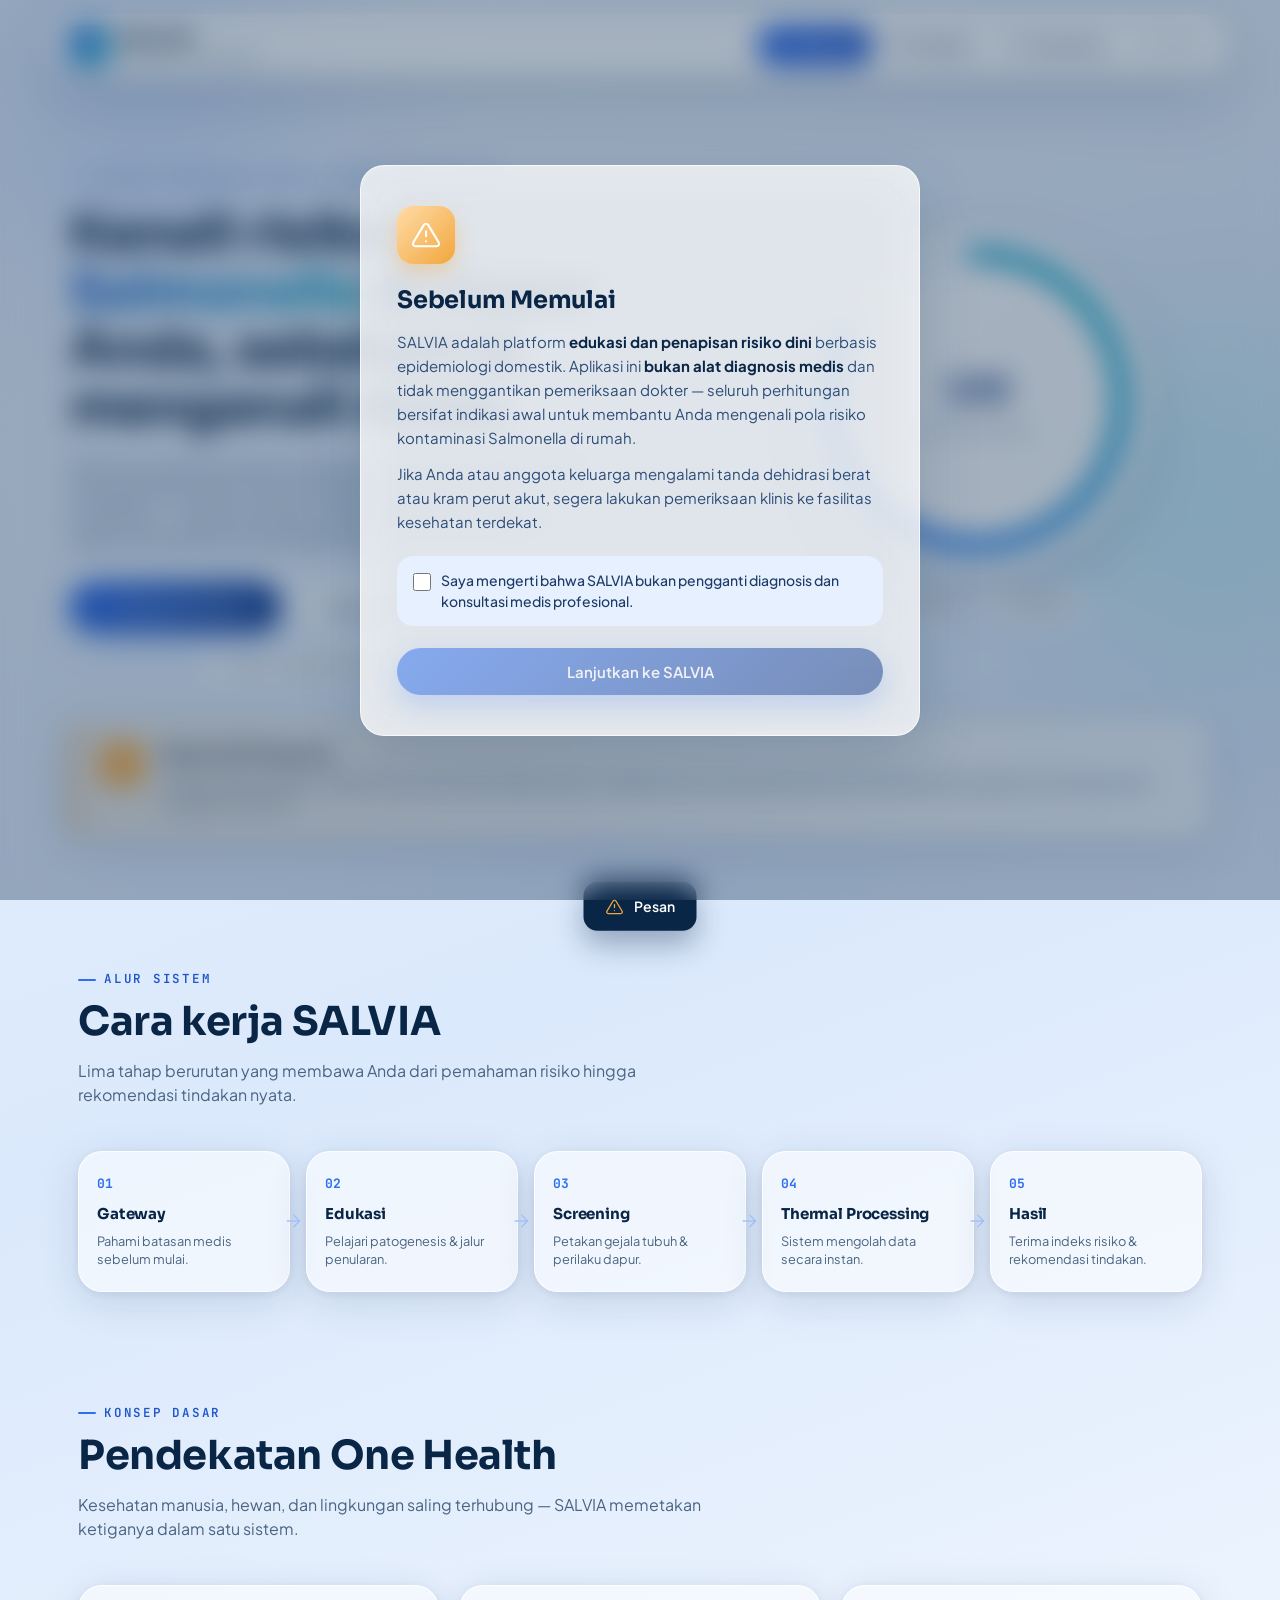
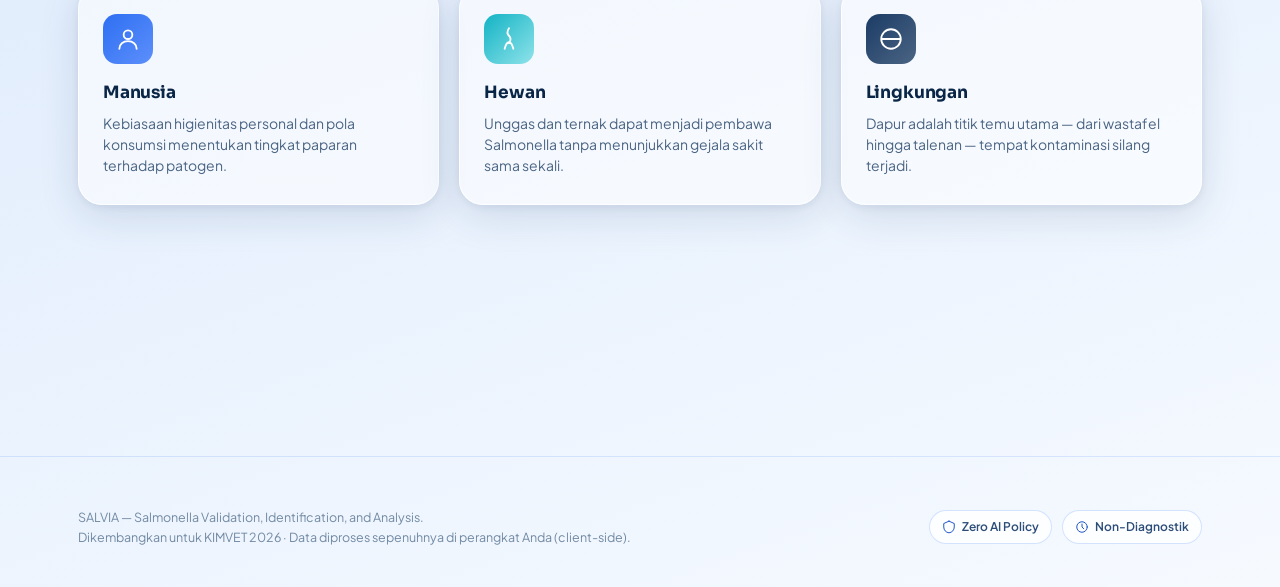
==== index.html @ f053c6ee "changing the fact chip" ====
<!DOCTYPE html>
<html lang="id">
<head>
<meta charset="UTF-8">
<meta name="viewport" content="width=device-width, initial-scale=1.0">
<title>SALVIA — Penapisan Risiko Zoonosis Domestik</title>
<link rel="preconnect" href="https://fonts.googleapis.com">
<link rel="preconnect" href="https://fonts.gstatic.com" crossorigin>
<link href="https://fonts.googleapis.com/css2?family=Sora:wght@400;500;600;700;800&family=Plus+Jakarta+Sans:ital,wght@0,400;0,500;0,600;0,700;1,500&family=JetBrains+Mono:wght@400;500;600&display=swap" rel="stylesheet">
<link rel="stylesheet" href="style.css">
</head>
<body>

<div class="aurora" aria-hidden="true"><span class="blob b1"></span><span class="blob b2"></span><span class="blob b3"></span></div>

<!-- ============ TOAST ============ -->
<div class="toast" id="toast"><svg class="icon" viewBox="0 0 24 24"><path d="M12 9v4M12 17h.01M10.3 3.9 1.8 18a2 2 0 0 0 1.7 3h17a2 2 0 0 0 1.7-3L13.7 3.9a2 2 0 0 0-3.4 0Z"/></svg><span id="toastMsg">Pesan</span></div>

<!-- ============ GATEWAY ============ -->
<div class="gateway" id="gateway">
  <div class="gateway-card glass-strong">
    <div class="gateway-icon"><svg class="icon" viewBox="0 0 24 24"><path d="M10.3 3.9 1.8 18a2 2 0 0 0 1.7 3h17a2 2 0 0 0 1.7-3L13.7 3.9a2 2 0 0 0-3.4 0Z"/><path d="M12 9v4M12 17h.01"/></svg></div>
    <h3>Sebelum Memulai</h3>
    <p>SALVIA adalah platform <b>edukasi dan penapisan risiko dini</b> berbasis epidemiologi domestik. Aplikasi ini <b>bukan alat diagnosis medis</b> dan tidak menggantikan pemeriksaan dokter — seluruh perhitungan bersifat indikasi awal untuk membantu Anda mengenali pola risiko kontaminasi Salmonella di rumah.</p>
    <p>Jika Anda atau anggota keluarga mengalami tanda dehidrasi berat atau kram perut akut, segera lakukan pemeriksaan klinis ke fasilitas kesehatan terdekat.</p>
    <label class="gateway-check">
      <input type="checkbox" id="gatewayCheck">
      <span>Saya mengerti bahwa SALVIA bukan pengganti diagnosis dan konsultasi medis profesional.</span>
    </label>
    <button class="btn btn-primary" id="gatewayBtn" style="width:100%" disabled>Lanjutkan ke SALVIA</button>
  </div>
</div>

<!-- ============ NAVBAR ============ -->
<header class="navbar">
  <div class="navbar-inner glass-strong">
    <div class="brand">
      <div class="brand-mark"><svg class="icon" viewBox="0 0 24 24"><path d="M12 2 3 6v6c0 5.2 3.6 9.4 9 10 5.4-.6 9-4.8 9-10V6l-9-4Z"/><path d="m9 12 2 2 4-4"/></svg></div>
      <div class="brand-text"><b>SALVIA</b><span>One Health Screening</span></div>
    </div>
    <nav class="nav-links">
      <button class="nav-btn active" data-view="beranda"><svg class="icon" viewBox="0 0 24 24"><path d="m3 11 9-8 9 8"/><path d="M5 10v10h14V10"/></svg><span class="nav-label">Beranda</span></button>
      <button class="nav-btn" data-view="edukasi"><svg class="icon" viewBox="0 0 24 24"><path d="M2 6a2 2 0 0 1 2-2h6v16H4a2 2 0 0 1-2-2V6Z"/><path d="M22 6a2 2 0 0 0-2-2h-6v16h6a2 2 0 0 0 2-2V6Z"/></svg><span class="nav-label">Edukasi</span></button>
      <button class="nav-btn" data-view="screening"><svg class="icon" viewBox="0 0 24 24"><circle cx="12" cy="8" r="4"/><path d="M4 21c0-4.4 3.6-7 8-7s8 2.6 8 7"/></svg><span class="nav-label">Screening</span></button>
      <button class="nav-btn locked" data-view="hasil" id="navHasil"><svg class="icon" viewBox="0 0 24 24"><rect x="4" y="10" width="16" height="10" rx="2"/><path d="M8 10V7a4 4 0 0 1 8 0v3"/></svg><span class="nav-label">Hasil</span></button>
    </nav>
  </div>
</header>

<main>

<!-- ============ VIEW: BERANDA ============ -->
<section id="view-beranda" class="view active">
  <div class="container hero">
    <div class="hero-grid">
      <div>
        <div class="eyebrow">Sistem Penapisan Risiko Zoonosis Domestik</div>
        <h1>Kenali risiko <span class="accent">Salmonella</span> di dapur Anda, sebelum ia mengenali Anda.</h1>
        <p class="lead">SALVIA memadukan edukasi patogenesis, pemetaan perilaku dapur, dan gejala klinis dalam satu alur penapisan berbasis logika kondisional — tanpa kecerdasan buatan, tanpa data tersimpan, sepenuhnya diproses di perangkat Anda.</p>
        <div class="hero-actions">
          <button class="btn btn-primary" onclick="switchView('edukasi')"><svg class="icon" viewBox="0 0 24 24" style="stroke:#fff"><path d="M5 12h14M13 5l7 7-7 7"/></svg>Mulai dari Edukasi</button>
          <button class="btn btn-ghost" onclick="switchView('screening')">Langsung ke Screening</button>
        </div>
        <div class="mini-badges">
          <div class="mini-badge"><svg class="icon" viewBox="0 0 24 24"><path d="M12 2 3 6v6c0 5.2 3.6 9.4 9 10 5.4-.6 9-4.8 9-10V6l-9-4Z"/></svg>Zero AI · Logika Hardcoded</div>
          <div class="mini-badge"><svg class="icon" viewBox="0 0 24 24"><rect x="3" y="11" width="18" height="10" rx="2"/><path d="M7 11V7a5 5 0 0 1 10 0v4"/></svg>Data Tidak Disimpan</div>
        </div>
      </div>
      <div class="hero-visual">
        <div class="hero-ring glass-strong" style="border-radius:50%;">
          <svg viewBox="0 0 200 200" style="position:absolute; width:100%; height:100%; transform:rotate(-90deg);">
            <circle cx="100" cy="100" r="86" fill="none" stroke="var(--blue-100)" stroke-width="10"/>
            <circle cx="100" cy="100" r="86" fill="none" stroke="url(#heroGrad)" stroke-width="10" stroke-linecap="round" stroke-dasharray="540" stroke-dashoffset="95"/>
            <defs><linearGradient id="heroGrad" x1="0" y1="0" x2="1" y2="1"><stop offset="0%" stop-color="#2e6ff2"/><stop offset="100%" stop-color="#12b3c4"/></linearGradient></defs>
          </svg>
          <div class="hero-ring-stat">
            <div class="num">100</div>
            <div class="lbl">Skor Maksimal</div>
          </div>
        </div>
        <div class="mini-badges">
          <div class="mini-badge"><svg class="icon" viewBox="0 0 24 24"><path d="M12 2v20M2 12h20"/></svg>10 Gejala</div>
          <div class="mini-badge"><svg class="icon" viewBox="0 0 24 24"><path d="M12 2v20M2 12h20"/></svg>10 Perilaku</div>
        </div>
      </div>
    </div>

    <div class="disclaimer-banner glass reveal">
      <div class="dicon"><svg class="icon" viewBox="0 0 24 24"><path d="M4.8 3h14.4a1.8 1.8 0 0 1 1.8 1.8v9.2a4 4 0 0 1-1.6 3.2l-6 4.5a1.8 1.8 0 0 1-2.2 0l-6-4.5A4 4 0 0 1 3 14V4.8A1.8 1.8 0 0 1 4.8 3Z"/><path d="M9 12h6M12 9v6"/></svg></div>
      <div>
        <h4>Bukan Alat Diagnosis</h4>
        <p>Hasil SALVIA merupakan indikasi risiko awal, bukan diagnosis pasti. Gejala akut atau tanda dehidrasi berat memerlukan penanganan medis segera dari tenaga profesional.</p>
      </div>
    </div>
  </div>

  <section class="block">
    <div class="container">
      <div class="section-head reveal">
        <div class="eyebrow">Alur Sistem</div>
        <h2>Cara kerja SALVIA</h2>
        <p>Lima tahap berurutan yang membawa Anda dari pemahaman risiko hingga rekomendasi tindakan nyata.</p>
      </div>
      <div class="flow-grid">
        <div class="flow-card glass reveal"><div class="flow-num">01</div><h4>Gateway</h4><p>Pahami batasan medis sebelum mulai.</p><svg class="flow-arrow icon" viewBox="0 0 24 24"><path d="M5 12h14M13 5l7 7-7 7"/></svg></div>
        <div class="flow-card glass reveal"><div class="flow-num">02</div><h4>Edukasi</h4><p>Pelajari patogenesis &amp; jalur penularan.</p><svg class="flow-arrow icon" viewBox="0 0 24 24"><path d="M5 12h14M13 5l7 7-7 7"/></svg></div>
        <div class="flow-card glass reveal"><div class="flow-num">03</div><h4>Screening</h4><p>Petakan gejala tubuh &amp; perilaku dapur.</p><svg class="flow-arrow icon" viewBox="0 0 24 24"><path d="M5 12h14M13 5l7 7-7 7"/></svg></div>
        <div class="flow-card glass reveal"><div class="flow-num">04</div><h4>Thermal Processing</h4><p>Sistem mengolah data secara instan.</p><svg class="flow-arrow icon" viewBox="0 0 24 24"><path d="M5 12h14M13 5l7 7-7 7"/></svg></div>
        <div class="flow-card glass reveal"><div class="flow-num">05</div><h4>Hasil</h4><p>Terima indeks risiko &amp; rekomendasi tindakan.</p></div>
      </div>
    </div>
  </section>

  <section class="block">
    <div class="container">
      <div class="section-head reveal">
        <div class="eyebrow">Konsep Dasar</div>
        <h2>Pendekatan One Health</h2>
        <p>Kesehatan manusia, hewan, dan lingkungan saling terhubung — SALVIA memetakan ketiganya dalam satu sistem.</p>
      </div>
      <div class="pillar-grid">
        <div class="pillar-card glass reveal"><div class="pillar-icon" style="background:linear-gradient(135deg,#2e6ff2,#5c8ffb)"><svg class="icon" viewBox="0 0 24 24"><circle cx="12" cy="8" r="4"/><path d="M4 21c0-4.4 3.6-7 8-7s8 2.6 8 7"/></svg></div><h4>Manusia</h4><p>Kebiasaan higienitas personal dan pola konsumsi menentukan tingkat paparan terhadap patogen.</p></div>
        <div class="pillar-card glass reveal"><div class="pillar-icon" style="background:linear-gradient(135deg,#12b3c4,#8fe3ea)"><svg class="icon" viewBox="0 0 24 24"><path d="M12 2c-2 3-2 5 0 7s2 4 0 7"/><path d="M8 21c1-4 2-6 4-6s3 2 4 6"/></svg></div><h4>Hewan</h4><p>Unggas dan ternak dapat menjadi pembawa Salmonella tanpa menunjukkan gejala sakit sama sekali.</p></div>
        <div class="pillar-card glass reveal"><div class="pillar-icon" style="background:linear-gradient(135deg,#1c3c66,#4a6483)"><svg class="icon" viewBox="0 0 24 24"><path d="M3 12h18M3 12a9 9 0 0 1 18 0M3 12a9 9 0 0 0 18 0"/></svg></div><h4>Lingkungan</h4><p>Dapur adalah titik temu utama — dari wastafel hingga talenan — tempat kontaminasi silang terjadi.</p></div>
      </div>
    </div>
  </section>

  <section class="block" style="padding-top:0;">
    <div class="container">
      <div class="fact-strip">
        <div class="fact-chip glass reveal"><div class="num">10⁵–10⁶</div><div class="lbl">Dosis infeksius bakteri</div></div>
        <div class="fact-chip glass reveal"><div class="num">≥75°C</div><div class="lbl">Suhu aman memasak unggas</div></div>
        <div class="fact-chip glass reveal"><div class="num">12–72</div><div class="lbl">Jam masa inkubasi gejala</div></div>
        <div class="fact-chip glass reveal"><div class="num">6</div><div class="lbl">Fase patogenesis dipetakan</div></div>
      </div>
    </div>
  </section>
</section>

<!-- ============ VIEW: EDUKASI ============ -->
<section id="view-edukasi" class="view">
  <div class="container block">
    <div class="section-head reveal">
      <div class="eyebrow">Interactive Knowledge Base</div>
      <h2>Pahami Salmonella secara menyeluruh</h2>
      <p>Empat modul edukasi yang membekali Anda sebelum masuk ke tahap penapisan gejala dan perilaku dapur.</p>
    </div>

    <div class="edu-tabs glass reveal">
      <button class="edu-tab active" data-tab="patogenesis"><svg class="icon" viewBox="0 0 24 24"><circle cx="12" cy="12" r="9"/><circle cx="12" cy="12" r="3"/></svg>Patogenesis</button>
      <button class="edu-tab" data-tab="kontaminasi"><svg class="icon" viewBox="0 0 24 24"><circle cx="5" cy="12" r="2.5"/><circle cx="19" cy="6" r="2.5"/><circle cx="19" cy="18" r="2.5"/><path d="M7.3 11 16.7 6.9M7.3 13l9.4 4.1"/></svg>Kontaminasi Silang</button>
      <button class="edu-tab" data-tab="funfact"><svg class="icon" viewBox="0 0 24 24"><path d="M9 18h6M10 22h4M12 2a6 6 0 0 0-4 10.5c.6.5 1 1.3 1 2.1V15h6v-.4c0-.8.4-1.6 1-2.1A6 6 0 0 0 12 2Z"/></svg>Fakta Menarik</button>
      <button class="edu-tab" data-tab="sumber"><svg class="icon" viewBox="0 0 24 24"><path d="M3 12h18M12 3v18"/><circle cx="12" cy="12" r="9"/></svg>Sumber Penyebab</button>
    </div>

    <!-- PATOGENESIS -->
    <div class="edu-panel active" id="panel-patogenesis">
      <div class="timeline-track reveal" id="timelineTrack"></div>
      <div class="tl-detail glass-strong reveal" id="tlDetail"></div>
    </div>

    <!-- KONTAMINASI SILANG -->
    <div class="edu-panel" id="panel-kontaminasi">
      <div class="network-wrap glass reveal">
        <div class="network-flow">
          <div class="net-col">
            <div class="net-node reservoir glass-strong"><h5>🐔 Reservoir Utama</h5><p>Saluran cerna unggas ternak — pembawa tanpa gejala (asymptomatic carrier) yang tampak sehat secara klinis.</p></div>
          </div>
          <div class="net-arrow-col"><svg viewBox="0 0 24 10"><path d="M0 5h20M14 1l6 4-6 4"/></svg></div>
          <div class="net-col">
            <div class="net-node glass-strong"><h5>💧 Aerosol Wastafel</h5><p>Mencuci ayam mentah memercikkan partikel air pembawa bakteri hingga radius 1 meter.</p></div>
            <div class="net-node glass-strong"><h5>🔪 Biofilm Talenan</h5><p>Bakteri membentuk lapisan pelindung di pori-pori talenan kayu yang sulit dibersihkan tuntas.</p></div>
            <div class="net-node glass-strong"><h5>🥶 Migrasi Suhu Dingin</h5><p>Residu di cangkang telur mentah dapat mencemari makanan siap santap di ruang tertutup kulkas.</p></div>
          </div>
          <div class="net-arrow-col"><svg viewBox="0 0 24 10"><path d="M0 5h20M14 1l6 4-6 4"/></svg></div>
          <div class="net-col center">
            <div class="net-target"><svg class="icon" viewBox="0 0 24 24"><circle cx="12" cy="8" r="4"/><path d="M4 21c0-4.4 3.6-7 8-7s8 2.6 8 7"/></svg><span>Manusia / Konsumen</span></div>
          </div>
        </div>
      </div>
      <p style="margin-top:18px; font-size:13.5px; color:var(--ink-500); max-width:640px;">Ketiga jalur ini adalah "pembunuh senyap" di dapur rumah tangga — tidak mengubah rasa, bau, atau tampilan makanan, sehingga kontaminasi sering luput dari perhatian.</p>
    </div>

    <!-- FUNFACT -->
    <div class="edu-panel" id="panel-funfact">
      <div class="card-grid" id="funfactGrid"></div>
    </div>

    <!-- SUMBER -->
    <div class="edu-panel" id="panel-sumber">
      <div class="card-grid" id="sumberGrid"></div>
    </div>
  </div>
</section>

<!-- ============ VIEW: SCREENING ============ -->
<section id="view-screening" class="view">
  <div class="container block">
    <div class="screen-head reveal">
      <div class="section-head" style="margin-bottom:0;">
        <div class="eyebrow">Immersive Screening</div>
        <h2>Petakan gejala &amp; kebiasaan dapur Anda</h2>
        <p>Tidak ada jawaban benar atau salah — jawab sejujurnya untuk hasil penapisan yang paling relevan.</p>
      </div>
      <div class="progress-row">
        <div class="progress-chip glass"><span class="dot"></span>Gejala terpilih: <b id="progSymptom">0/10</b></div>
        <div class="progress-chip glass"><span class="dot" style="background:var(--cyan-500)"></span>Titik dapur terpilih: <b id="progBehavior">0/10</b></div>
      </div>
    </div>

    <!-- Somatic Matrix -->
    <div class="screen-module glass reveal">
      <div class="screen-module-head">
        <div class="smh-icon"><svg class="icon" viewBox="0 0 24 24"><circle cx="12" cy="8" r="4"/><path d="M4 21c0-4.4 3.6-7 8-7s8 2.6 8 7"/></svg></div>
        <div><h3>Interactive Somatic Matrix</h3><p>Ketuk area tubuh untuk membuka daftar gejala terkait.</p></div>
      </div>
      <div class="somatic-wrap">
        <div class="somatic-svg-wrap">
          <svg viewBox="0 0 240 420" aria-hidden="true">
            <defs><linearGradient id="bodyGrad" x1="0" y1="0" x2="0" y2="1"><stop offset="0%" stop-color="#c7dcfb"/><stop offset="100%" stop-color="#a9c6ff"/></linearGradient></defs>
            <circle cx="120" cy="42" r="28" fill="url(#bodyGrad)"/>
            <rect x="108" y="64" width="24" height="16" rx="6" fill="url(#bodyGrad)"/>
            <rect x="66" y="78" width="108" height="140" rx="46" fill="url(#bodyGrad)"/>
            <rect x="38" y="90" width="26" height="118" rx="13" fill="url(#bodyGrad)"/>
            <rect x="176" y="90" width="26" height="118" rx="13" fill="url(#bodyGrad)"/>
            <rect x="74" y="212" width="34" height="150" rx="17" fill="url(#bodyGrad)"/>
            <rect x="132" y="212" width="34" height="150" rx="17" fill="url(#bodyGrad)"/>
            <g class="hotspot" data-region="kepala" tabindex="0" role="button" aria-label="Area kepala dan neurologis">
              <circle class="hs-ring" cx="120" cy="42" r="12"/><circle class="hs-dot" cx="120" cy="42" r="7"/>
            </g>
            <g class="hotspot" data-region="sistemik" tabindex="0" role="button" aria-label="Area sistemik dan rongga mulut">
              <circle class="hs-ring" cx="120" cy="98" r="12"/><circle class="hs-dot" cx="120" cy="98" r="7"/>
            </g>
            <g class="hotspot" data-region="epigastrium" tabindex="0" role="button" aria-label="Area pencernaan atas">
              <circle class="hs-ring" cx="120" cy="150" r="12"/><circle class="hs-dot" cx="120" cy="150" r="7"/>
            </g>
            <g class="hotspot" data-region="abdomen" tabindex="0" role="button" aria-label="Area abdomen dan usus bawah">
              <circle class="hs-ring" cx="120" cy="195" r="12"/><circle class="hs-dot" cx="120" cy="195" r="7"/>
            </g>
          </svg>
        </div>
        <div class="region-panels" id="regionPanels"></div>
      </div>
    </div>

    <!-- Biosafety Blueprint -->
    <div class="screen-module glass reveal">
      <div class="screen-module-head">
        <div class="smh-icon"><svg class="icon" viewBox="0 0 24 24"><rect x="3" y="4" width="18" height="16" rx="2"/><path d="M3 9h18M9 9v11"/></svg></div>
        <div><h3>Biosafety Blueprint</h3><p>Telusuri denah dapur 2D dan tandai kebiasaan yang sesuai rutinitas Anda.</p></div>
      </div>
      <div class="kitchen-blueprint">
        <div class="zone-grid" id="zoneGrid"></div>
      </div>
      <div class="zone-panels" id="zonePanels" style="margin-top:16px;"></div>
    </div>

    <div class="screen-cta reveal">
      <button class="btn btn-primary" id="processBtn"><svg class="icon" viewBox="0 0 24 24" style="stroke:#fff"><path d="M12 2v4M12 18v4M4.9 4.9l2.8 2.8M16.3 16.3l2.8 2.8M2 12h4M18 12h4M4.9 19.1l2.8-2.8M16.3 7.7l2.8-2.8"/></svg>Proses Analisis</button>
    </div>
  </div>
</section>

<!-- ============ VIEW: HASIL ============ -->
<section id="view-hasil" class="view">
  <div class="container block">
    <div class="section-head reveal">
      <div class="eyebrow">Screening Output</div>
      <h2>Dasbor Hasil Penapisan</h2>
      <p>Ringkasan indeks risiko berdasarkan gejala klinis dan perilaku biosekuriti dapur yang Anda petakan.</p>
    </div>

    <div class="hasil-banner" id="hasilBanner">
      <div class="hb-icon"><svg class="icon" viewBox="0 0 24 24"><path d="M10.3 3.9 1.8 18a2 2 0 0 0 1.7 3h17a2 2 0 0 0 1.7-3L13.7 3.9a2 2 0 0 0-3.4 0Z"/><path d="M12 9v4M12 17h.01"/></svg></div>
      <div><h4>Gejala akut selaras dengan paparan tingkat tinggi</h4><p>Platform ini bukan diagnosis pasti. Segera jadwalkan pemeriksaan ke dokter.</p></div>
    </div>

    <div class="hasil-grid">
      <div class="score-card glass-strong reveal">
        <div class="score-gauge-wrap">
          <svg viewBox="0 0 200 200">
            <circle class="sg-bg" cx="100" cy="100" r="82"/>
            <circle class="sg-fg" id="sgFg" cx="100" cy="100" r="82" stroke-dasharray="515.2" stroke-dashoffset="515.2"/>
          </svg>
          <div class="score-gauge-num"><div class="sv" id="scoreVal">0</div><div class="sl">/ 100 poin</div></div>
        </div>
        <div class="risk-badge" id="riskBadge">Risiko Rendah</div>
        <h3 id="riskTitle">Household Ecosystem Clear</h3>
        <p class="closing" id="riskClosing">Lengkapi screening untuk melihat hasil di sini.</p>
      </div>

      <div>
        <div class="hasil-detail-card glass reveal">
          <h4><svg class="icon" viewBox="0 0 24 24"><circle cx="12" cy="8" r="4"/><path d="M4 21c0-4.4 3.6-7 8-7s8 2.6 8 7"/></svg>Gejala Terpilih</h4>
          <p class="sub">Kontribusi poin dari parameter gejala klinis.</p>
          <div class="breakdown-list" id="bdSymptoms"></div>
        </div>
        <div class="hasil-detail-card glass reveal">
          <h4><svg class="icon" viewBox="0 0 24 24"><rect x="3" y="4" width="18" height="16" rx="2"/><path d="M3 9h18M9 9v11"/></svg>Perilaku Dapur Terpilih</h4>
          <p class="sub">Kontribusi poin dari parameter biosekuriti dapur.</p>
          <div class="breakdown-list" id="bdBehaviors"></div>
        </div>
        <div class="hasil-detail-card glass reveal">
          <h4><svg class="icon" viewBox="0 0 24 24"><path d="m9 12 2 2 4-4"/><circle cx="12" cy="12" r="9"/></svg>Rekomendasi Tindakan Korektif</h4>
          <p class="sub" id="recoSub">Langkah konkret berdasarkan hasil penapisan Anda.</p>
          <div id="recoLockNote"></div>
          <div class="reco-list" id="recoList"></div>
        </div>
      </div>
    </div>

    <div class="hasil-actions reveal">
      <button class="btn btn-primary" onclick="resetScreening()"><svg class="icon" viewBox="0 0 24 24" style="stroke:#fff"><path d="M3 12a9 9 0 1 1 3 6.7"/><path d="M3 21v-6h6"/></svg>Ulangi Screening</button>
      <button class="btn btn-ghost" onclick="switchView('edukasi')">Kembali ke Edukasi</button>
    </div>
  </div>
</section>

</main>

<footer class="site-footer">
  <div class="container footer-inner">
    <p>SALVIA — Salmonella Validation, Identification, and Analysis.<br>Dikembangkan untuk KIMVET 2026 · Data diproses sepenuhnya di perangkat Anda (client-side).</p>
    <div class="footer-badges">
      <div class="mini-badge"><svg class="icon" viewBox="0 0 24 24"><path d="M12 2 3 6v6c0 5.2 3.6 9.4 9 10 5.4-.6 9-4.8 9-10V6l-9-4Z"/></svg>Zero AI Policy</div>
      <div class="mini-badge"><svg class="icon" viewBox="0 0 24 24"><circle cx="12" cy="12" r="9"/><path d="M12 7v5l3 3"/></svg>Non-Diagnostik</div>
    </div>
  </div>
</footer>

<!-- ============ THERMAL OVERLAY ============ -->
<div class="thermal-overlay" id="thermalOverlay">
  <div class="thermal-inner">
    <div class="thermal-title">Thermal Processing</div>
    <div class="thermal-ring-wrap">
      <svg viewBox="0 0 220 220">
        <defs><linearGradient id="thermalGrad" x1="0" y1="0" x2="1" y2="1"><stop offset="0%" stop-color="#5c8ffb"/><stop offset="100%" stop-color="#ff3366"/></linearGradient></defs>
        <circle class="thermal-ring-bg" cx="110" cy="110" r="96"/>
        <circle class="thermal-ring-fg" id="thermalRingFg" cx="110" cy="110" r="96" stroke-dasharray="603.2" stroke-dashoffset="603.2"/>
      </svg>
      <div class="thermal-num"><div class="val" id="thermalVal">25</div><div class="deg">°C</div></div>
    </div>
    <div class="thermal-status" id="thermalStatus">Mengompilasi data gejala...</div>
  </div>
</div>

<script src="script.js"></script>
</body>
</html>
---- style.css ----
*,*::before,*::after{box-sizing:border-box;margin:0;padding:0;}
:root{
  --bg-1:#eaf3fd; --bg-2:#dbe9fc; --bg-3:#f6faff;
  --ink-900:#0a2647; --ink-800:#123163; --ink-700:#1c3c66; --ink-600:#2c4d78; --ink-500:#4a6483; --ink-400:#7189a3; --ink-300:#a3b8cd;
  --blue-700:#123a86; --blue-600:#1f56c9; --blue-500:#2e6ff2; --blue-400:#5c8ffb; --blue-300:#a9c6ff; --blue-100:#e7f0ff;
  --cyan-500:#12b3c4; --cyan-300:#8fe3ea;
  --glass:rgba(255,255,255,0.55); --glass-strong:rgba(255,255,255,0.8);
  --risk-mid:#f2a63c; --risk-high:#ff3366; --r-lg:24px;
  --font-d:'Sora',sans-serif; --font-b:'Plus Jakarta Sans',sans-serif;
}
body{font-family:var(--font-b); color:var(--ink-700); background:linear-gradient(160deg,var(--bg-1) 0%,var(--bg-2) 45%,var(--bg-3) 100%); min-height:100vh;}

.hasil-grid {
    display: grid;
    grid-template-columns: 340px 1fr;
    gap: 32px; 
    margin-top: 40px; 
    padding: 0 20px; 
    max-width: 1100px;
    margin-left: auto;
    margin-right: auto;
}
.hasil-detail-card {
    padding: 32px;
    margin-bottom: 24px; 
    border-radius: var(--r-lg);
    background: var(--glass);
    border: 1px solid rgba(255,255,255,0.75);
}
@media (max-width: 940px) {
    .hasil-grid { grid-template-columns: 1fr; gap: 20px; }
}
.gateway-card {
    max-width: 400px;
    width: 85%;
    max-height : 90vh;
    padding: 48px 48px;
    text-align: left;
    position: relative;
    border-radius: var(--r-lg); 
    background: var(--glass-strong);
   
}
.gateway-card p {
    color: var(--ink-600);
    font-size: 15px;
    margin-bottom: 20px; 
    line-height: 1.6;
}
.gateway-check {
    margin: 40px 0; 
    padding: 16px;
    background: var(--blue-100);
    border-radius: var(--r-md);
}
.container{max-width:1180px; margin:0 auto; padding:0 28px;}
h1,h2,h3,h4{font-family:var(--font-d); color:var(--ink-900); font-weight:700;}
.btn{display:inline-flex; align-items:center; gap:9px; padding:14px 26px; border-radius:999px; border:none; font-weight:600;}

/* ============ RESET & BASE ============ */
*,*::before,*::after{box-sizing:border-box;margin:0;padding:0;}
:root{
  --bg-1:#eaf3fd; --bg-2:#dbe9fc; --bg-3:#f6faff;
  --ink-900:#0a2647; --ink-800:#123163; --ink-700:#1c3c66; --ink-600:#2c4d78;
  --ink-500:#4a6483; --ink-400:#7189a3; --ink-300:#a3b8cd;
  --blue-700:#123a86; --blue-600:#1f56c9; --blue-500:#2e6ff2; --blue-400:#5c8ffb; --blue-300:#a9c6ff; --blue-100:#e7f0ff;
  --cyan-500:#12b3c4; --cyan-300:#8fe3ea;
  --glass:rgba(255,255,255,0.55); --glass-strong:rgba(255,255,255,0.8); --glass-soft:rgba(255,255,255,0.38);
  --glass-border:rgba(255,255,255,0.75); --glass-border-soft:rgba(148,185,255,0.4);
  --shadow-1:0 10px 40px rgba(23,54,97,0.14), 0 2px 10px rgba(23,54,97,0.08);
  --shadow-2:0 20px 60px rgba(23,54,97,0.18);
  --risk-low:#00c96b; --risk-low-bright:#00e575; --risk-mid:#f2a63c; --risk-high:#ff3366;
  --r-xl:30px; --r-lg:24px; --r-md:16px; --r-sm:10px;
  --font-d:'Sora',sans-serif; --font-b:'Plus Jakarta Sans',sans-serif; --font-m:'JetBrains Mono',monospace;
}
html{scroll-behavior:smooth;}
body{
  font-family:var(--font-b); color:var(--ink-700); background:linear-gradient(160deg,var(--bg-1) 0%,var(--bg-2) 45%,var(--bg-3) 100%);
  min-height:100vh; overflow-x:hidden; line-height:1.5; -webkit-font-smoothing:antialiased;
}
h1,h2,h3,h4{font-family:var(--font-d); color:var(--ink-900); font-weight:700; letter-spacing:-0.01em;}
button{font-family:inherit; cursor:pointer;}
img,svg{display:block;}
a{color:inherit; text-decoration:none;}
::selection{background:var(--blue-300); color:var(--ink-900);}
::-webkit-scrollbar{width:10px; height:10px;}
::-webkit-scrollbar-track{background:transparent;}
::-webkit-scrollbar-thumb{background:var(--blue-300); border-radius:10px;}
:focus-visible{outline:3px solid var(--blue-500); outline-offset:3px; border-radius:4px;}
@media (prefers-reduced-motion:reduce){*{animation-duration:0.001ms !important; animation-iteration-count:1 !important; transition-duration:0.001ms !important; scroll-behavior:auto !important;}}

/* ============ LAYOUT UTILS ============ */
.container{max-width:1180px; margin:0 auto; padding:0 28px;}
.eyebrow{font-family:var(--font-m); font-size:12.5px; letter-spacing:0.14em; text-transform:uppercase; color:var(--blue-600); font-weight:600; display:flex; align-items:center; gap:8px;}
.eyebrow::before{content:''; width:18px; height:2px; background:var(--blue-500); border-radius:2px; display:inline-block;}
.section-head{max-width:640px; margin-bottom:44px;}
.section-head h2{font-size:clamp(28px,3.6vw,40px); margin-top:10px; line-height:1.15;}
.section-head p{margin-top:14px; color:var(--ink-500); font-size:16px;}
.pill{display:inline-flex; align-items:center; gap:6px; padding:6px 14px; border-radius:999px; font-size:13px; font-weight:600;}

/* ============ AURORA BG ============ */
.aurora{position:fixed; inset:0; z-index:-1; overflow:hidden; pointer-events:none;}
.blob{position:absolute; border-radius:50%; filter:blur(90px); opacity:0.55; will-change:transform;}
.b1{width:520px; height:520px; background:radial-gradient(circle,var(--blue-300),transparent 70%); top:-160px; left:-120px; animation:float1 22s ease-in-out infinite;}
.b2{width:460px; height:460px; background:radial-gradient(circle,var(--cyan-300),transparent 70%); top:30%; right:-160px; animation:float2 26s ease-in-out infinite;}
.b3{width:420px; height:420px; background:radial-gradient(circle,#c9dcff,transparent 70%); bottom:-140px; left:30%; animation:float3 20s ease-in-out infinite;}
@keyframes float1{0%,100%{transform:translate(0,0);}50%{transform:translate(60px,50px);}}
@keyframes float2{0%,100%{transform:translate(0,0);}50%{transform:translate(-50px,60px);}}
@keyframes float3{0%,100%{transform:translate(0,0);}50%{transform:translate(40px,-40px);}}

/* ============ GLASS ============ */
.glass{background:var(--glass); backdrop-filter:blur(22px) saturate(180%); -webkit-backdrop-filter:blur(22px) saturate(180%); border:1px solid var(--glass-border); border-radius:var(--r-lg); box-shadow:var(--shadow-1);}
.glass-strong{background:var(--glass-strong); backdrop-filter:blur(26px) saturate(180%); -webkit-backdrop-filter:blur(26px) saturate(180%); border:1px solid var(--glass-border); border-radius:var(--r-lg); box-shadow:var(--shadow-2);}

/* ============ BUTTONS ============ */
.btn{display:inline-flex; align-items:center; justify-content:center; gap:9px; padding:14px 26px; border-radius:999px; border:none; font-weight:600; font-size:15px; transition:transform .18s ease, box-shadow .18s ease, background .18s ease; white-space:nowrap;}
.btn:active{transform:scale(0.97);}
.btn-primary{background:linear-gradient(135deg,var(--blue-500),var(--blue-700)); color:#fff; box-shadow:0 10px 26px rgba(46,111,242,0.35);}
.btn-primary:hover{box-shadow:0 14px 34px rgba(46,111,242,0.45); transform:translateY(-2px);}
.btn-ghost{background:var(--glass-strong); color:var(--blue-700); border:1px solid var(--glass-border-soft);}
.btn-ghost:hover{background:#fff; transform:translateY(-2px);}
.btn-outline{background:transparent; color:var(--blue-700); border:1.5px solid var(--blue-400);}
.btn-outline:hover{background:var(--blue-100);}
.btn:disabled{opacity:0.5; cursor:not-allowed; transform:none !important;}
.btn svg{width:18px; height:18px;}

/* ============ ICONS (shared stroke style) ============ */
.icon{stroke:currentColor; fill:none; stroke-width:1.7; stroke-linecap:round; stroke-linejoin:round;}

/* ============ NAVBAR ============ */
.navbar{position:sticky; top:0; z-index:60; padding:14px 0;}
.navbar-inner{max-width:1180px; margin:0 auto; padding:10px 18px; display:flex; align-items:center; justify-content:space-between; border-radius:999px;}
.brand{display:flex; align-items:center; gap:10px;}
.brand-mark{width:40px; height:40px; border-radius:12px; background:linear-gradient(135deg,var(--blue-500),var(--cyan-500)); display:flex; align-items:center; justify-content:center; box-shadow:0 6px 16px rgba(46,111,242,.35);}
.brand-mark .icon{stroke:#fff; width:22px; height:22px;}
.brand-text{display:flex; flex-direction:column; line-height:1.1;}
.brand-text b{font-family:var(--font-d); font-size:19px; color:var(--ink-900); letter-spacing:0.02em;}
.brand-text span{font-size:10.5px; color:var(--ink-400); font-weight:600; letter-spacing:0.06em; text-transform:uppercase;}
.nav-links{display:flex; align-items:center; gap:4px;}
.nav-btn{display:flex; align-items:center; gap:7px; padding:10px 16px; border-radius:999px; border:none; background:transparent; color:var(--ink-600); font-weight:600; font-size:14.5px; transition:all .2s ease;}
.nav-btn .icon{width:16px; height:16px;}
.nav-btn:hover{background:rgba(255,255,255,0.6); color:var(--blue-700);}
.nav-btn.active{background:linear-gradient(135deg,var(--blue-500),var(--blue-600)); color:#fff; box-shadow:0 6px 16px rgba(46,111,242,.3);}
.nav-btn.locked{color:var(--ink-300);}
.nav-btn.locked:hover{background:rgba(255,255,255,0.4); color:var(--ink-400);}
.nav-label{display:inline;}
@media (max-width:760px){
  .navbar-inner{padding:8px 10px;}
  .brand-text span{display:none;}
  .nav-label{display:none;}
  .nav-btn{padding:11px;}
  .nav-btn .icon{width:19px; height:19px;}
}

/* ============ TOAST ============ */
.toast{position:fixed; left:50%; bottom:28px; transform:translate(-50%,120%); z-index:200; padding:14px 22px; border-radius:14px; background:var(--ink-900); color:#fff; font-size:14px; font-weight:600; box-shadow:0 14px 30px rgba(10,38,71,.35); transition:transform .35s cubic-bezier(.2,.9,.3,1.2); display:flex; align-items:center; gap:10px;}
.toast.show{transform:translate(-50%,0);}
.toast .icon{width:18px; height:18px; stroke:var(--risk-mid);}

/* ============ VIEWS ============ */
main{min-height:70vh;}
.view{display:none; animation:viewIn .5s ease both;}
.view.active{display:block;}
@keyframes viewIn{from{opacity:0; transform:translateY(14px);}to{opacity:1; transform:translateY(0);}}

/* ============ GATEWAY MODAL ============ */
.gateway{position:fixed; inset:0; z-index:500; display:flex; align-items:center; justify-content:center; padding:20px; background:rgba(10,38,71,0.35); backdrop-filter:blur(14px); transition:opacity .5s ease, visibility .5s ease;}
.gateway.hidden{opacity:0; visibility:hidden; pointer-events:none;}
.gateway-card{max-width:560px; width:100%; padding:40px 36px; text-align:left; position:relative; animation:popIn .5s cubic-bezier(.2,.9,.3,1.1);}
@keyframes popIn{from{opacity:0; transform:scale(.92) translateY(20px);}to{opacity:1; transform:scale(1) translateY(0);}}
.gateway-icon{width:58px; height:58px; border-radius:16px; background:linear-gradient(135deg,#ffdca8,var(--risk-mid)); display:flex; align-items:center; justify-content:center; margin-bottom:18px; box-shadow:0 8px 20px rgba(242,166,60,.35);}
.gateway-icon .icon{stroke:#fff; width:30px; height:30px;}
.gateway-card h3{font-size:24px; margin-bottom:12px;}
.gateway-card p{color:var(--ink-600); font-size:15px; margin-bottom:12px;}
.gateway-card p b{color:var(--ink-900);}
.gateway-check{display:flex; align-items:flex-start; gap:10px; margin:22px 0; padding:14px 16px; background:var(--blue-100); border-radius:var(--r-md); cursor:pointer;}
.gateway-check input{margin-top:3px; width:18px; height:18px; accent-color:var(--blue-600); flex-shrink:0;}
.gateway-check span{font-size:14px; color:var(--ink-700); font-weight:500;}
.gateway-foot{font-size:12px; color:var(--ink-400); margin-top:16px; text-align:center;}

/* ============ HERO (BERANDA) ============ */
.hero {
    padding: 80px 20px 40px 20px; 
}

.hero-grid {
    display: grid;
    grid-template-columns: 1.15fr 0.85fr; 
    gap: 40px; 
    align-items: center;
    text-align: left; 
}

.hero h1 {
    font-size: clamp(32px, 4.6vw, 52px); 
    line-height: 1.12;
    margin: 16px 0 18px 0; 
    max-width: 620px;
}

.hero h1 .accent{background:linear-gradient(135deg,var(--blue-600),var(--cyan-500)); -webkit-background-clip:text; background-clip:text; color:transparent;}

.hero p.lead {
    margin: 0 0 30px 0; 
    max-width: 520px;
}

.hero-actions {
    display: flex;
    justify-content: flex-start; /* Tombol rata kiri */
    gap: 14px;
    flex-wrap: wrap;
}
@media (max-width: 900px) {
    .hero-grid {
        grid-template-columns: 1fr; /* Jadi 1 kolom tumpuk */
        text-align: center; /* Teks jadi ke tengah biar estetik di layar sempit */
    }
    
    .hero h1, .hero p.lead {
        margin-left: auto;
        margin-right: auto;
    }
    
    .hero-actions {
        justify-content: center; /* Tombol ikut ke tengah */
    }
}

.hero-visual{position:relative; padding:30px;}
.hero-ring{position:relative; width:100%; aspect-ratio:1; max-width:340px; margin:0 auto; display:flex; align-items:center; justify-content:center;}
.hero-ring-stat{text-align:center;}
.hero-ring-stat .num{font-family:var(--font-m); font-size:38px; font-weight:700; color:var(--blue-700);}
.hero-ring-stat .lbl{font-size:12px; color:var(--ink-400); font-weight:600; text-transform:uppercase; letter-spacing:.08em; margin-top:4px;}
.mini-badges{display:flex; gap:10px; justify-content:center; flex-wrap:wrap; margin-top:18px;}
.mini-badge{display:flex; align-items:center; gap:6px; padding:7px 12px; border-radius:999px; background:var(--glass-strong); font-size:12px; font-weight:600; color:var(--ink-600); border:1px solid var(--glass-border-soft);}
.mini-badge .icon{width:14px; height:14px; stroke:var(--blue-600);}
@media (max-width:900px){.hero-grid{grid-template-columns:1fr;} .hero-visual{order:-1; padding:10px;} .hero-ring{max-width:220px;}}

/* Disclaimer banner (persistent) */
.disclaimer-banner{display:flex; gap:18px; align-items:flex-start; padding:24px 26px; margin:34px 0; border-left:4px solid var(--risk-mid); background:linear-gradient(90deg,rgba(242,166,60,0.14),rgba(255,255,255,0.5));}
.disclaimer-banner .dicon{width:44px; height:44px; border-radius:12px; background:var(--risk-mid); display:flex; align-items:center; justify-content:center; flex-shrink:0;}
.disclaimer-banner .dicon .icon{stroke:#fff; width:24px; height:24px;}
.disclaimer-banner h4{font-size:16px; margin-bottom:6px;}
.disclaimer-banner p{font-size:14.5px; color:var(--ink-600);}

/* Flow steps */
.flow-grid{display:grid; grid-template-columns:repeat(5,1fr); gap:16px; margin-top:10px;}
.flow-card{padding:22px 18px; position:relative;}
.flow-num{font-family:var(--font-m); font-size:13px; color:var(--blue-500); font-weight:700;}
.flow-card h4{font-size:15px; margin:10px 0 6px;}
.flow-card p{font-size:12.8px; color:var(--ink-500); line-height:1.45;}
.flow-arrow{position:absolute; right:-14px; top:50%; transform:translateY(-50%); width:20px; height:20px; stroke:var(--blue-300); display:none;}
@media (min-width:901px){.flow-arrow{display:block;}}
@media (max-width:900px){.flow-grid{grid-template-columns:repeat(2,1fr);}}
@media (max-width:560px){.flow-grid{grid-template-columns:1fr;}}

/* One health pillars */
.pillar-grid{display:grid; grid-template-columns:repeat(3,1fr); gap:20px;}
.pillar-card{padding:28px 24px;}
.pillar-icon{width:50px; height:50px; border-radius:14px; display:flex; align-items:center; justify-content:center; margin-bottom:16px;}
.pillar-icon .icon{stroke:#fff; width:26px; height:26px;}
.pillar-card h4{font-size:17px; margin-bottom:8px;}
.pillar-card p{font-size:14px; color:var(--ink-500);}
@media (max-width:820px){.pillar-grid{grid-template-columns:1fr;}}

/* Quick facts strip */
.fact-strip{display:grid; grid-template-columns:repeat(4,1fr); gap:16px;}
.fact-chip{padding:20px; text-align:center;}
.fact-chip .num{font-family:var(--font-m); font-size:22px; font-weight:700; color:var(--blue-700);}
.fact-chip .lbl{font-size:12px; color:var(--ink-500); margin-top:6px;}
@media (max-width:760px){.fact-strip{grid-template-columns:repeat(2,1fr);}}

section.block{padding:56px 0;}

/* ============ EDUKASI ============ */
.edu-tabs{display:flex; gap:8px; margin-bottom:36px; flex-wrap:wrap; padding:6px; border-radius:999px;}
.edu-tab{padding:11px 20px; border-radius:999px; border:none; background:transparent; font-weight:600; font-size:14px; color:var(--ink-500); display:flex; align-items:center; gap:8px; transition:all .2s;}
.edu-tab .icon{width:16px; height:16px;}
.edu-tab.active{background:linear-gradient(135deg,var(--blue-500),var(--blue-600)); color:#fff; box-shadow:0 8px 20px rgba(46,111,242,.3);}
.edu-panel{display:none;}
.edu-panel.active{display:block; animation:viewIn .4s ease both;}

/* Pathogenesis timeline */
.timeline-track{display:flex; gap:12px; overflow-x:auto; padding:6px 6px 20px; scrollbar-width:thin;}
.tl-node{flex:0 0 auto; width:150px; padding:18px 16px; cursor:pointer; transition:transform .2s ease, box-shadow .2s ease; border:1px solid transparent;}
.tl-node:hover{transform:translateY(-4px);}
.tl-node.active{border-color:var(--blue-400); background:var(--glass-strong); box-shadow:0 12px 28px rgba(46,111,242,.2);}
.tl-node .tl-num{font-family:var(--font-m); font-size:12px; color:var(--blue-500); font-weight:700;}
.tl-node .tl-name{font-size:13.5px; font-weight:700; color:var(--ink-800); margin-top:8px; line-height:1.3;}
.tl-node .tl-tag{font-size:11px; color:var(--ink-400); margin-top:4px;}
.tl-detail{padding:32px; margin-top:8px; min-height:180px;}
.tl-detail .tl-detail-eyebrow{display:flex; align-items:center; gap:10px; margin-bottom:14px;}
.tl-detail .tl-detail-badge{width:38px; height:38px; border-radius:11px; background:linear-gradient(135deg,var(--blue-500),var(--cyan-500)); display:flex; align-items:center; justify-content:center; color:#fff; font-family:var(--font-m); font-weight:700; font-size:14px;}
.tl-detail h4{font-size:20px;}
.tl-detail p{color:var(--ink-600); font-size:15px; line-height:1.7;}

/* Cross contamination network */
.network-wrap{padding:36px 24px; overflow-x:auto;}
.network-flow{display:flex; align-items:center; gap:0; min-width:760px;}
.net-col{display:flex; flex-direction:column; gap:14px; flex:1;}
.net-col.center{align-items:center; justify-content:center;}
.net-node{padding:16px 18px; text-align:left;}
.net-node.reservoir{background:linear-gradient(135deg,rgba(46,111,242,.14),rgba(255,255,255,.6));}
.net-node h5{font-size:14px; margin-bottom:5px; color:var(--ink-800);}
.net-node p{font-size:12.5px; color:var(--ink-500); line-height:1.5;}
.net-target{width:120px; height:120px; border-radius:50%; background:linear-gradient(135deg,var(--blue-600),var(--cyan-500)); display:flex; flex-direction:column; align-items:center; justify-content:center; color:#fff; text-align:center; box-shadow:0 14px 30px rgba(46,111,242,.35); flex-shrink:0;}
.net-target .icon{width:26px; height:26px; stroke:#fff; margin-bottom:6px;}
.net-target span{font-size:12px; font-weight:700; padding:0 8px;}
.net-arrow-col{display:flex; align-items:center; justify-content:center; flex:0 0 60px;}
.net-arrow-col svg{width:44px; height:20px; stroke:var(--blue-300);}

/* Fun facts / sources grid */
.card-grid{display:grid; grid-template-columns:repeat(3,1fr); gap:18px;}
.info-card{padding:24px; height:100%;}
.info-card .ic-icon{width:42px; height:42px; border-radius:12px; background:var(--blue-100); display:flex; align-items:center; justify-content:center; margin-bottom:14px;}
.info-card .ic-icon .icon{stroke:var(--blue-600); width:22px; height:22px;}
.info-card h5{font-size:15px; margin-bottom:8px; line-height:1.35;}
.info-card p{font-size:13.5px; color:var(--ink-500); line-height:1.55;}
@media (max-width:900px){.card-grid{grid-template-columns:repeat(2,1fr);}}
@media (max-width:600px){.card-grid{grid-template-columns:1fr;}}

/* ============ SCREENING ============ */
.screen-head{display:flex; justify-content:space-between; align-items:flex-end; flex-wrap:wrap; gap:20px; margin-bottom:36px;}
.progress-row{display:flex; gap:14px; flex-wrap:wrap;}
.progress-chip{padding:10px 16px; display:flex; align-items:center; gap:10px; font-size:13px; font-weight:600; color:var(--ink-600);}
.progress-chip .dot{width:8px; height:8px; border-radius:50%; background:var(--blue-500);}
.progress-chip b{font-family:var(--font-m); color:var(--blue-700);}

.screen-module{padding:34px; margin-bottom:32px;}
.screen-module-head{display:flex; align-items:center; gap:14px; margin-bottom:8px;}
.screen-module-head .smh-icon{width:44px; height:44px; border-radius:13px; background:linear-gradient(135deg,var(--blue-500),var(--blue-700)); display:flex; align-items:center; justify-content:center; flex-shrink:0;}
.screen-module-head .smh-icon .icon{stroke:#fff; width:23px; height:23px;}
.screen-module-head h3{font-size:19px;}
.screen-module-head p{font-size:13.5px; color:var(--ink-500); margin-top:2px;}

.somatic-wrap{display:grid; grid-template-columns:260px 1fr; gap:30px; margin-top:24px; align-items:start;}
.somatic-svg-wrap{display:flex; justify-content:center; position:relative;}
.somatic-svg-wrap svg{width:100%; max-width:220px;}
.hotspot{cursor:pointer;}
.hotspot .hs-ring{fill:none; stroke:var(--blue-400); stroke-width:2; opacity:.55; animation:pulseRing 2.6s ease-in-out infinite;}
.hotspot .hs-dot{fill:var(--blue-500); transition:fill .2s ease, r .2s ease;}
.hotspot.open .hs-dot{fill:var(--cyan-500); r:9;}
.hotspot.has-selection .hs-dot{fill:var(--risk-high);}
.hotspot:hover .hs-ring{opacity:.9;}
@keyframes pulseRing{0%{stroke-opacity:.7; r:12;}70%{stroke-opacity:0; r:22;}100%{stroke-opacity:0; r:22;}}

.region-panels, .zone-panels{display:flex; flex-direction:column; gap:12px;}
.region-panel, .zone-panel{padding:0; overflow:hidden; transition:max-height .35s ease;}
.rp-head{display:flex; align-items:center; justify-content:space-between; padding:16px 20px; cursor:pointer;}
.rp-head-left{display:flex; align-items:center; gap:12px;}
.rp-head .rp-icon{width:34px; height:34px; border-radius:10px; background:var(--blue-100); display:flex; align-items:center; justify-content:center;}
.rp-head .rp-icon .icon{width:18px; height:18px; stroke:var(--blue-600);}
.rp-head h5{font-size:14.5px; color:var(--ink-800);}
.rp-count{font-family:var(--font-m); font-size:12px; color:var(--blue-600); font-weight:700; background:var(--blue-100); padding:3px 9px; border-radius:999px;}
.rp-chevron{width:16px; height:16px; stroke:var(--ink-400); transition:transform .3s ease;}
.region-panel.expanded .rp-chevron{transform:rotate(180deg);}
.rp-body{max-height:0; overflow:hidden; transition:max-height .35s ease;}
.region-panel.expanded .rp-body, .zone-panel.expanded .rp-body{max-height:400px;}
.rp-body-inner{padding:0 20px 18px; display:flex; flex-direction:column; gap:4px;}
.check-row{display:flex; align-items:center; gap:12px; padding:10px 12px; border-radius:12px; cursor:pointer; transition:background .18s ease;}
.check-row:hover{background:rgba(46,111,242,.07);}
.check-row input{width:19px; height:19px; accent-color:var(--blue-600); flex-shrink:0;}
.check-row .cr-label{font-size:14px; color:var(--ink-700); font-weight:500;}
.check-row .cr-points{margin-left:auto; font-family:var(--font-m); font-size:11.5px; color:var(--ink-400);}

.kitchen-blueprint{position:relative; margin-top:24px; padding:26px; border-radius:var(--r-lg); background-image:linear-gradient(rgba(46,111,242,.08) 1px, transparent 1px), linear-gradient(90deg, rgba(46,111,242,.08) 1px, transparent 1px); background-size:24px 24px; border:1.5px dashed var(--blue-300);}
.zone-grid{display:grid; grid-template-columns:1fr 1fr; gap:18px;}
.zone-card{padding:18px 20px; cursor:pointer; transition:transform .2s ease, box-shadow .2s ease;}
.zone-card:hover{transform:translateY(-3px);}
.zone-card.open{border:1px solid var(--blue-400); box-shadow:0 14px 30px rgba(46,111,242,.2);}
.zone-card-top{display:flex; align-items:center; justify-content:space-between;}
.zone-icon{width:38px; height:38px; border-radius:11px; background:var(--blue-100); display:flex; align-items:center; justify-content:center;}
.zone-icon .icon{width:20px; height:20px; stroke:var(--blue-600);}
.zone-card h5{font-size:14.5px; margin-top:12px; color:var(--ink-800);}
@media (max-width:820px){.somatic-wrap{grid-template-columns:1fr;} .zone-grid{grid-template-columns:1fr;}}

.screen-cta{display:flex; justify-content:center; margin-top:8px;}
.screen-cta .btn{padding:17px 40px; font-size:16px;}

/* ============ THERMAL OVERLAY ============ */
.thermal-overlay{position:fixed; inset:0; z-index:400; background:#fbfdff; display:flex; align-items:center; justify-content:center; opacity:0; visibility:hidden; transition:opacity .4s ease, visibility .4s ease;}
.thermal-overlay.show{opacity:1; visibility:visible;}
.thermal-inner{text-align:center;}
.thermal-ring-wrap{position:relative; width:220px; height:220px; margin:0 auto 28px;}
.thermal-ring-wrap svg{width:100%; height:100%; transform:rotate(-90deg);}
.thermal-ring-bg{fill:none; stroke:var(--blue-100); stroke-width:12;}
.thermal-ring-fg{fill:none; stroke:url(#thermalGrad); stroke-width:12; stroke-linecap:round;}
.thermal-num{position:absolute; inset:0; display:flex; flex-direction:column; align-items:center; justify-content:center;}
.thermal-num .val{font-family:var(--font-m); font-size:38px; font-weight:700; color:var(--ink-900);}
.thermal-num .deg{font-family:var(--font-m); font-size:14px; color:var(--ink-400);}
.thermal-status{font-size:14.5px; font-weight:600; color:var(--blue-600); min-height:22px;}
.thermal-title{font-family:var(--font-d); font-size:13px; letter-spacing:.1em; text-transform:uppercase; color:var(--ink-400); margin-bottom:6px;}

/* ============ HASIL ============ */
.hasil-banner{display:none; align-items:center; gap:16px; padding:22px 26px; border-radius:var(--r-lg); background:linear-gradient(90deg,var(--risk-high),#ff5c85); color:#fff; margin-bottom:30px; box-shadow:0 16px 34px rgba(255,51,102,.3);}
.hasil-banner.show{display:flex;}
.hasil-banner .hb-icon{width:44px; height:44px; border-radius:12px; background:rgba(255,255,255,.22); display:flex; align-items:center; justify-content:center; flex-shrink:0;}
.hasil-banner .hb-icon .icon{stroke:#fff; width:24px; height:24px;}
.hasil-banner h4{color:#fff; font-size:16px; margin-bottom:4px;}
.hasil-banner p{font-size:13.5px; opacity:.95;}

.hasil-grid{display:grid; grid-template-columns:340px 1fr; gap:28px; align-items:start;}
.score-card{padding:36px 28px; text-align:center; position:sticky; top:100px;}
.score-gauge-wrap{position:relative; width:200px; height:200px; margin:0 auto 20px;}
.score-gauge-wrap svg{width:100%; height:100%; transform:rotate(-90deg);}
.sg-bg{fill:none; stroke:var(--blue-100); stroke-width:14;}
.sg-fg{fill:none; stroke-width:14; stroke-linecap:round; transition:stroke-dashoffset 1.1s cubic-bezier(.2,.8,.3,1), stroke 0.4s ease;}
.score-gauge-num{position:absolute; inset:0; display:flex; flex-direction:column; align-items:center; justify-content:center;}
.score-gauge-num .sv{font-family:var(--font-m); font-size:40px; font-weight:700; color:var(--ink-900);}
.score-gauge-num .sl{font-size:11px; color:var(--ink-400); font-weight:600; text-transform:uppercase; letter-spacing:.08em;}
.risk-badge{display:inline-flex; align-items:center; gap:8px; padding:9px 20px; border-radius:999px; font-weight:700; font-size:14px; color:#fff; margin-bottom:14px;}
.score-card h3{font-size:20px; margin-bottom:10px;}
.score-card p.closing{font-size:14px; color:var(--ink-500); line-height:1.6;}

.hasil-detail-card{padding:28px 30px; margin-bottom:22px;}
.hasil-detail-card h4{font-size:16.5px; display:flex; align-items:center; gap:10px; margin-bottom:6px;}
.hasil-detail-card h4 .icon{width:20px; height:20px; stroke:var(--blue-600);}
.hasil-detail-card > p.sub{font-size:13.5px; color:var(--ink-500); margin-bottom:16px;}
.breakdown-list{display:flex; flex-direction:column; gap:8px;}
.bd-row{display:flex; align-items:center; justify-content:space-between; padding:10px 14px; border-radius:12px; background:rgba(46,111,242,.06); font-size:13.5px; color:var(--ink-700); font-weight:500;}
.bd-row b{font-family:var(--font-m); color:var(--blue-600); font-weight:700;}
.empty-note{font-size:13.5px; color:var(--ink-400); font-style:italic; padding:10px 4px;}

.reco-list{display:flex; flex-direction:column; gap:10px;}
.reco-item{display:flex; gap:12px; padding:14px 16px; border-radius:14px; background:rgba(0,201,107,.08);}
.reco-item .reco-icon{width:26px; height:26px; border-radius:8px; background:var(--risk-low); display:flex; align-items:center; justify-content:center; flex-shrink:0;}
.reco-item .reco-icon .icon{stroke:#fff; width:15px; height:15px;}
.reco-item p{font-size:13.5px; color:var(--ink-700); line-height:1.5;}
.reco-locked{position:relative; filter:blur(2.5px); opacity:.55; pointer-events:none; user-select:none;}
.reco-lock-overlay{display:flex; align-items:center; gap:12px; padding:18px 20px; border-radius:14px; background:rgba(255,51,102,.08); border:1px dashed var(--risk-high); margin-bottom:14px;}
.reco-lock-overlay .icon{stroke:var(--risk-high); width:20px; height:20px; flex-shrink:0;}
.reco-lock-overlay p{font-size:13px; color:var(--ink-700); font-weight:600;}

.hasil-actions{display:flex; gap:14px; justify-content:center; margin-top:8px; flex-wrap:wrap;}
@media (max-width:940px){.hasil-grid{grid-template-columns:1fr;} .score-card{position:static;}}

/* ============ FOOTER ============ */
.site-footer{padding:50px 0 40px; margin-top:40px; border-top:1px solid rgba(46,111,242,.14);}
.footer-inner{display:flex; justify-content:space-between; align-items:center; flex-wrap:wrap; gap:16px;}
.footer-inner p{font-size:12.5px; color:var(--ink-400); line-height:1.6;}
.footer-badges{display:flex; gap:10px; flex-wrap:wrap;}

/* Reveal on scroll */
.reveal{opacity:0; transform:translateY(24px); transition:opacity .7s ease, transform .7s ease;}
.reveal.in-view{opacity:1; transform:translateY(0);}
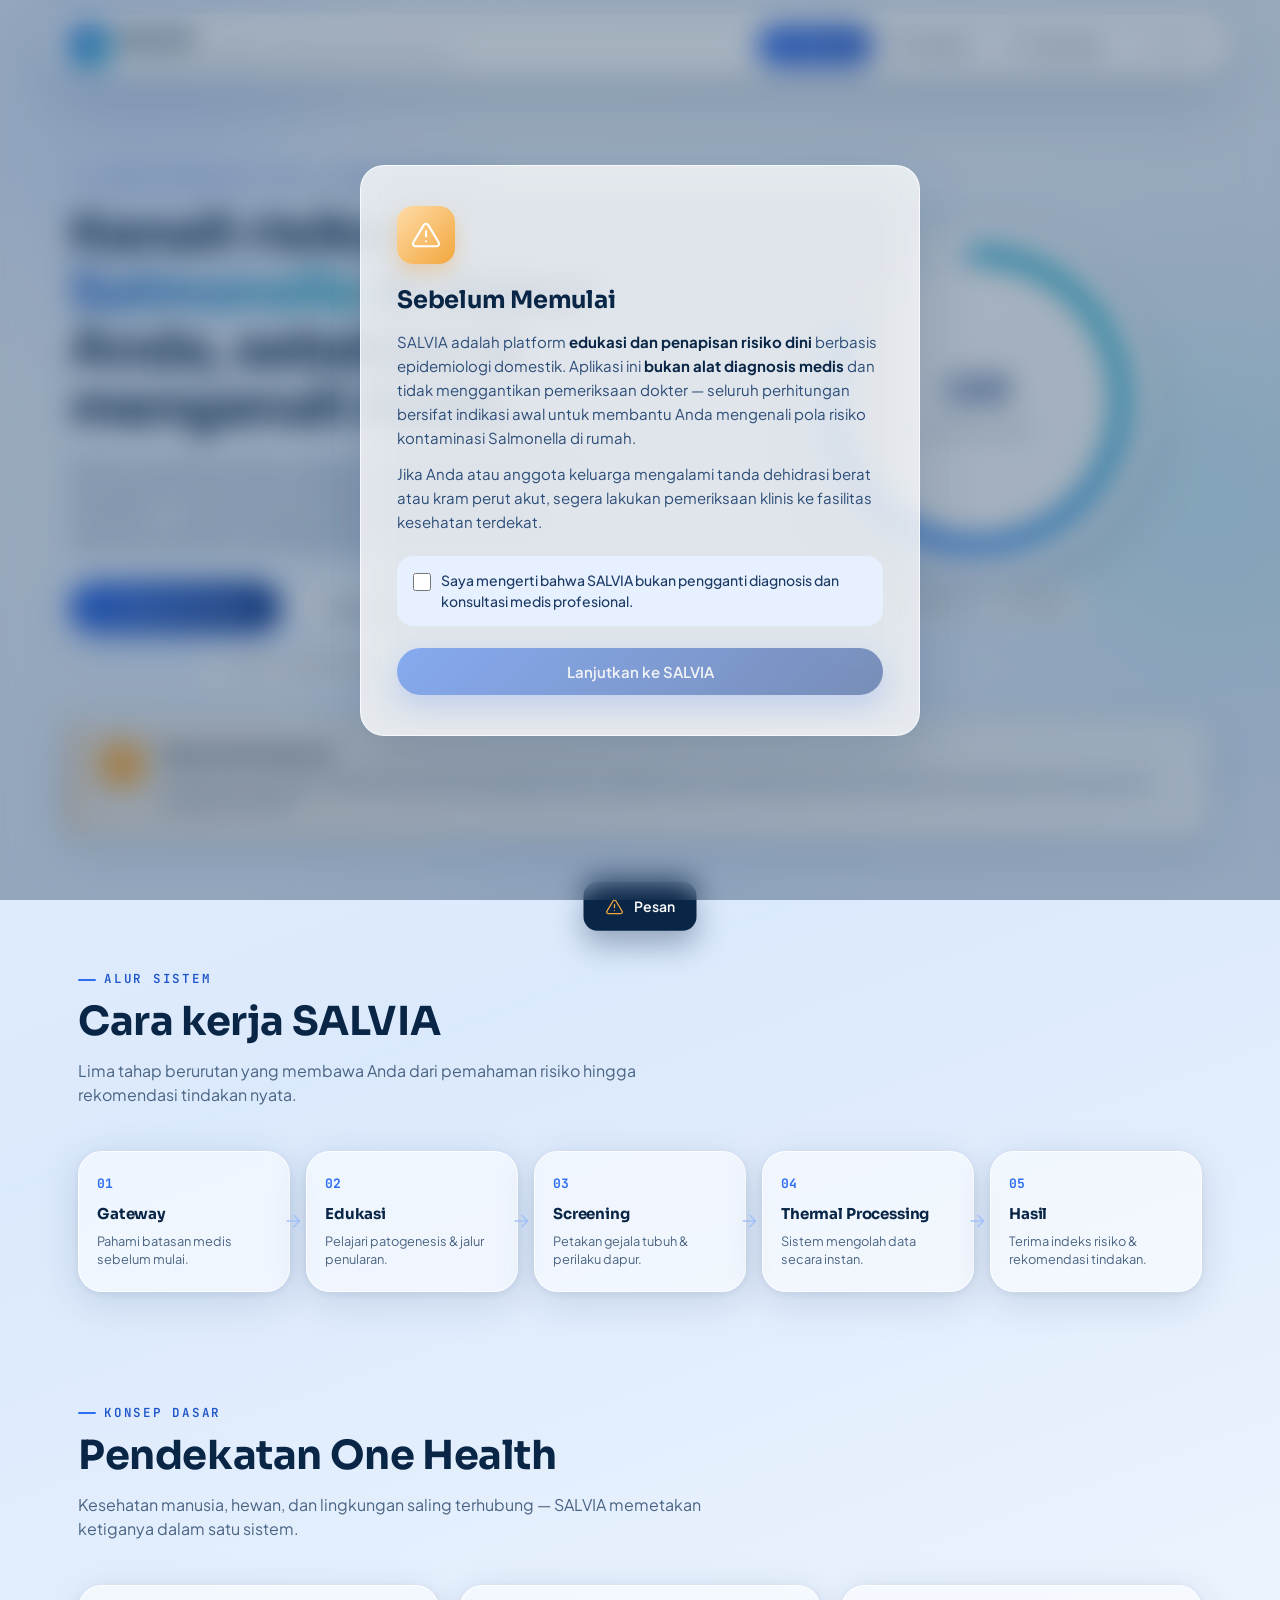
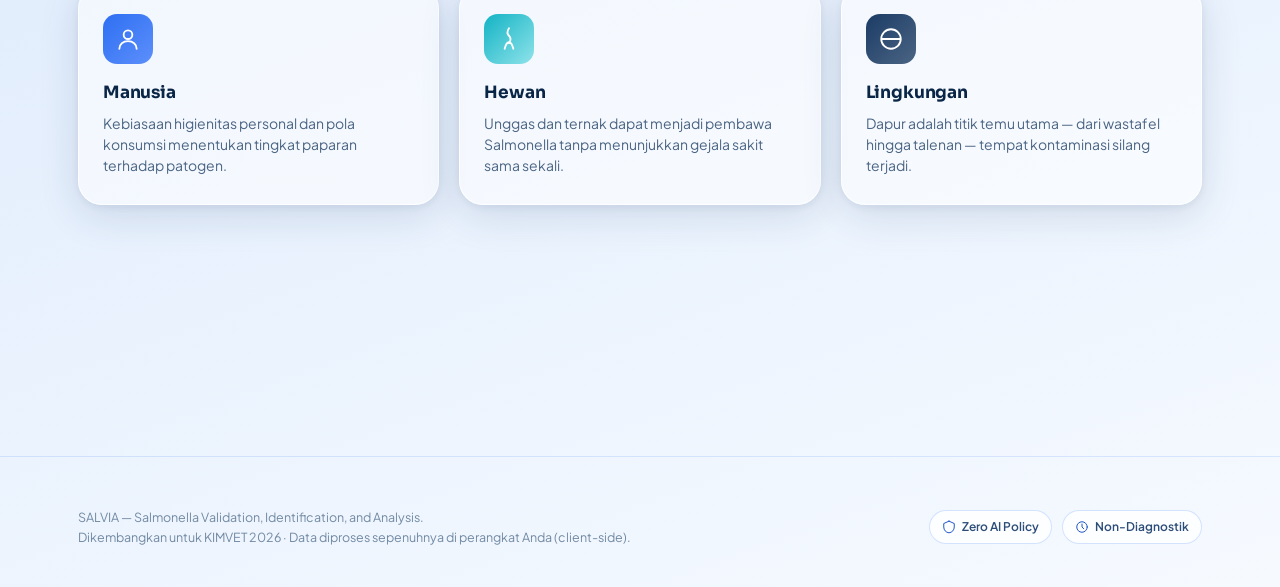
==== commit 29e52680: "edit subtitle" ====
--- a/index.html
+++ b/index.html
@@ -36,7 +36,7 @@
   <div class="navbar-inner glass-strong">
     <div class="brand">
       <div class="brand-mark"><svg class="icon" viewBox="0 0 24 24"><path d="M12 2 3 6v6c0 5.2 3.6 9.4 9 10 5.4-.6 9-4.8 9-10V6l-9-4Z"/><path d="m9 12 2 2 4-4"/></svg></div>
-      <div class="brand-text"><b>SALVIA</b><span>One Health Screening</span></div>
+      <div class="brand-text"><b>SALVIA</b><span>Salmonella Validation, Identification, and Analysis</span></div>
     </div>
     <nav class="nav-links">
       <button class="nav-btn active" data-view="beranda"><svg class="icon" viewBox="0 0 24 24"><path d="m3 11 9-8 9 8"/><path d="M5 10v10h14V10"/></svg><span class="nav-label">Beranda</span></button>
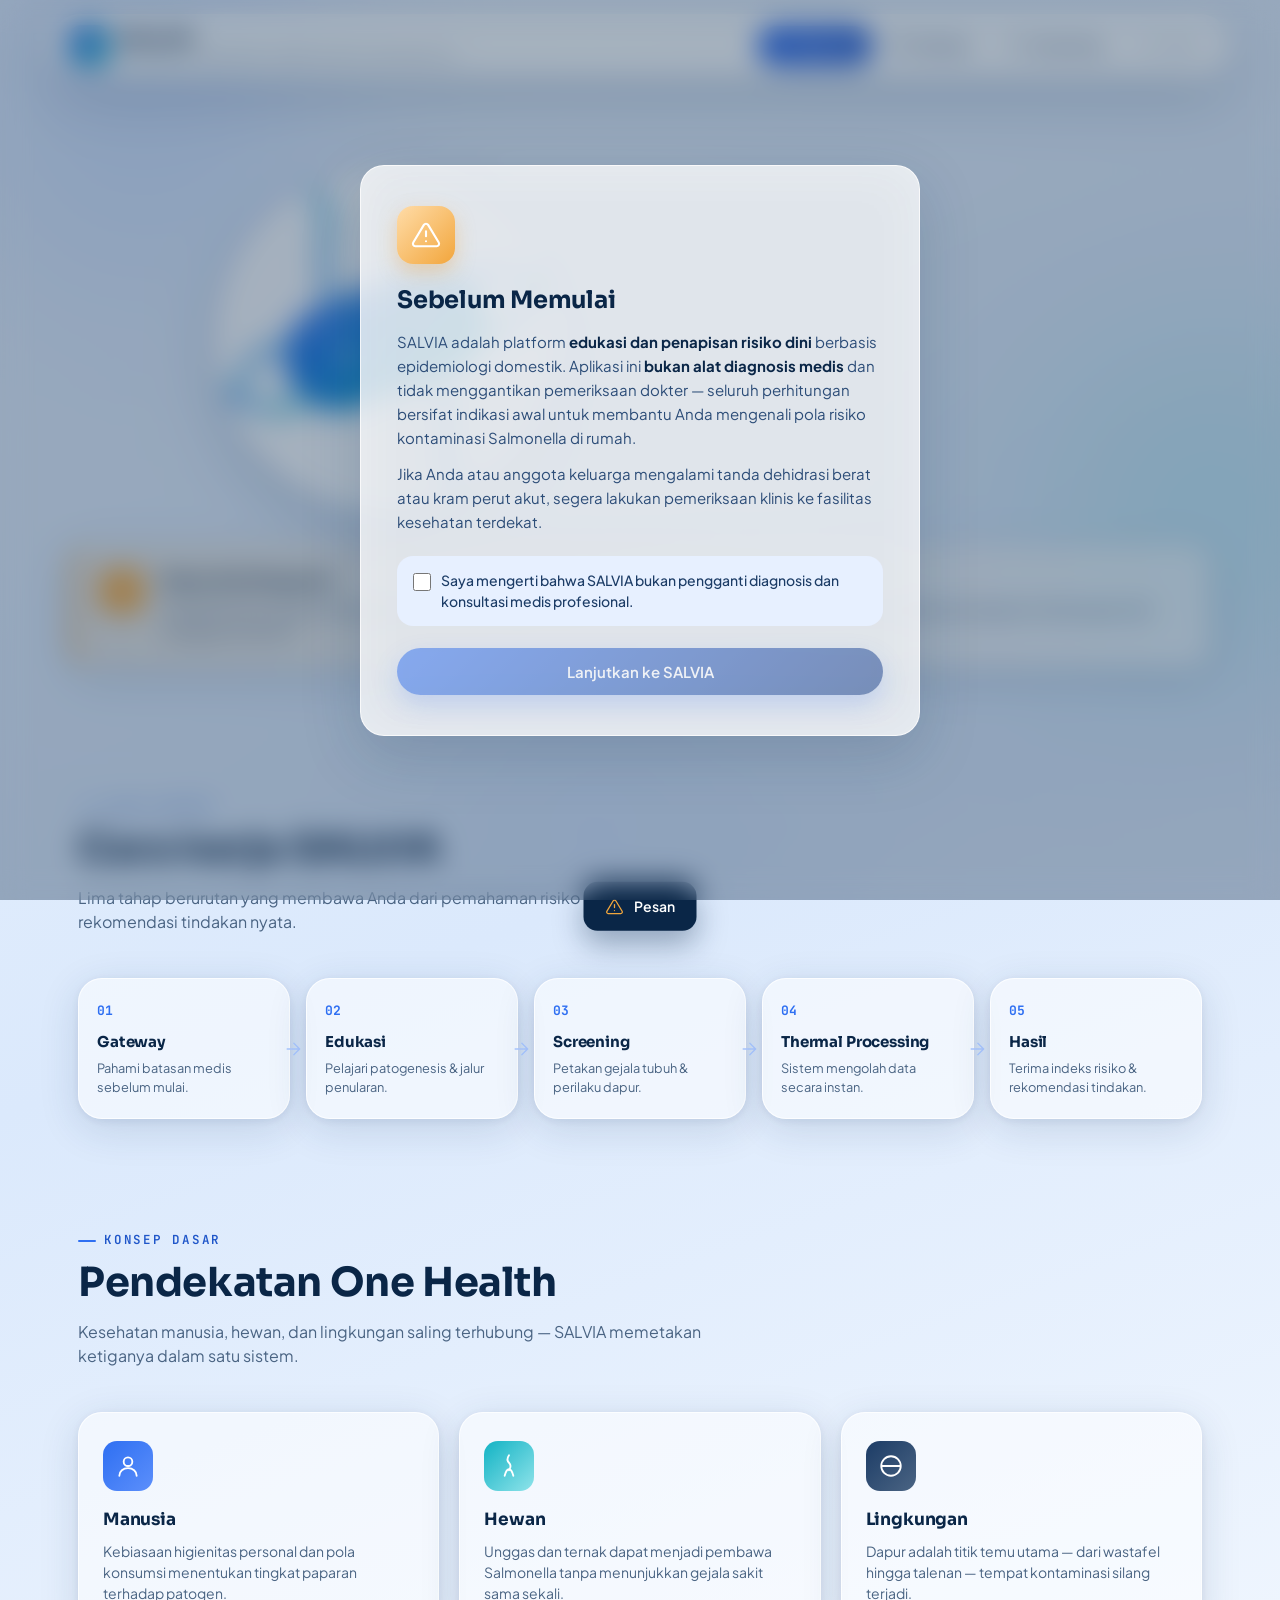
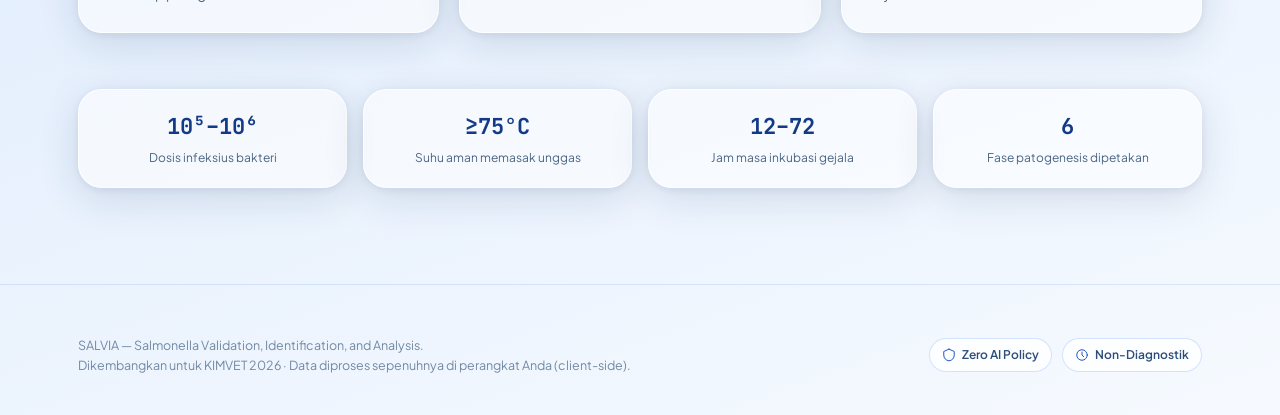
==== commit fef31fd8: "upgrade main item dashboard" ====
--- a/index.html
+++ b/index.html
@@ -54,35 +54,44 @@
   <div class="container hero">
     <div class="hero-grid">
       <div>
-        <div class="eyebrow">Sistem Penapisan Risiko Zoonosis Domestik</div>
-        <h1>Kenali risiko <span class="accent">Salmonella</span> di dapur Anda, sebelum ia mengenali Anda.</h1>
-        <p class="lead">SALVIA memadukan edukasi patogenesis, pemetaan perilaku dapur, dan gejala klinis dalam satu alur penapisan berbasis logika kondisional — tanpa kecerdasan buatan, tanpa data tersimpan, sepenuhnya diproses di perangkat Anda.</p>
-        <div class="hero-actions">
-          <button class="btn btn-primary" onclick="switchView('edukasi')"><svg class="icon" viewBox="0 0 24 24" style="stroke:#fff"><path d="M5 12h14M13 5l7 7-7 7"/></svg>Mulai dari Edukasi</button>
-          <button class="btn btn-ghost" onclick="switchView('screening')">Langsung ke Screening</button>
-        </div>
-        <div class="mini-badges">
-          <div class="mini-badge"><svg class="icon" viewBox="0 0 24 24"><path d="M12 2 3 6v6c0 5.2 3.6 9.4 9 10 5.4-.6 9-4.8 9-10V6l-9-4Z"/></svg>Zero AI · Logika Hardcoded</div>
-          <div class="mini-badge"><svg class="icon" viewBox="0 0 24 24"><rect x="3" y="11" width="18" height="10" rx="2"/><path d="M7 11V7a5 5 0 0 1 10 0v4"/></svg>Data Tidak Disimpan</div>
-        </div>
-      </div>
-      <div class="hero-visual">
-        <div class="hero-ring glass-strong" style="border-radius:50%;">
-          <svg viewBox="0 0 200 200" style="position:absolute; width:100%; height:100%; transform:rotate(-90deg);">
-            <circle cx="100" cy="100" r="86" fill="none" stroke="var(--blue-100)" stroke-width="10"/>
-            <circle cx="100" cy="100" r="86" fill="none" stroke="url(#heroGrad)" stroke-width="10" stroke-linecap="round" stroke-dasharray="540" stroke-dashoffset="95"/>
-            <defs><linearGradient id="heroGrad" x1="0" y1="0" x2="1" y2="1"><stop offset="0%" stop-color="#2e6ff2"/><stop offset="100%" stop-color="#12b3c4"/></linearGradient></defs>
-          </svg>
-          <div class="hero-ring-stat">
-            <div class="num">100</div>
-            <div class="lbl">Skor Maksimal</div>
+<div class="hero-ring glass-strong" style="border-radius:50%; overflow:hidden;">
+            <!-- ILUSTRASI SALMONELLA SVG -->
+            <svg class="salmo-anim" viewBox="0 0 200 200" style="position:absolute; width:100%; height:100%;">
+              <defs>
+                <!-- Gradient warna biru ke cyan sama persis dengan aslinya -->
+                <linearGradient id="salmoGrad" x1="0" y1="0" x2="1" y2="1">
+                  <stop offset="0%" stop-color="#2e6ff2"/>
+                  <stop offset="100%" stop-color="#12b3c4"/>
+                </linearGradient>
+                <!-- Efek cahaya (Glow) di belakang bakteri -->
+                <filter id="glow" x="-20%" y="-20%" width="140%" height="140%">
+                  <feGaussianBlur stdDeviation="6" result="blur" />
+                  <feComposite in="SourceGraphic" in2="blur" operator="over" />
+                </filter>
+              </defs>
+              
+              <!-- Grup Bakteri dengan rotasi sedikit miring -->
+              <g transform="translate(100, 100) rotate(-20) translate(-100, -100)" filter="url(#glow)">
+                
+                <!-- Flagela (Rambut/Ekor Bakteri) -->
+                <path d="M45,85 C15,70 15,110 -15,95" fill="none" stroke="url(#salmoGrad)" stroke-width="4" stroke-linecap="round" opacity="0.6"/>
+                <path d="M45,115 C15,130 15,90 -15,105" fill="none" stroke="url(#salmoGrad)" stroke-width="4" stroke-linecap="round" opacity="0.6"/>
+                <path d="M155,85 C185,70 185,110 215,95" fill="none" stroke="url(#salmoGrad)" stroke-width="4" stroke-linecap="round" opacity="0.6"/>
+                <path d="M155,115 C185,130 185,90 215,105" fill="none" stroke="url(#salmoGrad)" stroke-width="4" stroke-linecap="round" opacity="0.6"/>
+                <path d="M80,75 C70,40 100,30 90,0" fill="none" stroke="url(#salmoGrad)" stroke-width="4" stroke-linecap="round" opacity="0.6"/>
+                <path d="M120,125 C130,160 100,170 110,200" fill="none" stroke="url(#salmoGrad)" stroke-width="4" stroke-linecap="round" opacity="0.6"/>
+                
+                <!-- Kapsul Tubuh Utama Salmonella (Berbentuk Kapsul/Batang) -->
+                <rect x="40" y="70" width="120" height="60" rx="30" fill="url(#salmoGrad)"/>
+                
+                <!-- Efek Cahaya / Refleksi Kaca pada Bakteri -->
+                <path d="M55,82 Q100,75 145,82" fill="none" stroke="#ffffff" stroke-width="4" stroke-linecap="round" opacity="0.3"/>
+                <circle cx="125" cy="100" r="3" fill="#ffffff" opacity="0.4"/>
+                <circle cx="75" cy="100" r="5" fill="#ffffff" opacity="0.4"/>
+              </g>
+            </svg>
           </div>
         </div>
-        <div class="mini-badges">
-          <div class="mini-badge"><svg class="icon" viewBox="0 0 24 24"><path d="M12 2v20M2 12h20"/></svg>10 Gejala</div>
-          <div class="mini-badge"><svg class="icon" viewBox="0 0 24 24"><path d="M12 2v20M2 12h20"/></svg>10 Perilaku</div>
-        </div>
-      </div>
     </div>
 
     <div class="disclaimer-banner glass reveal">
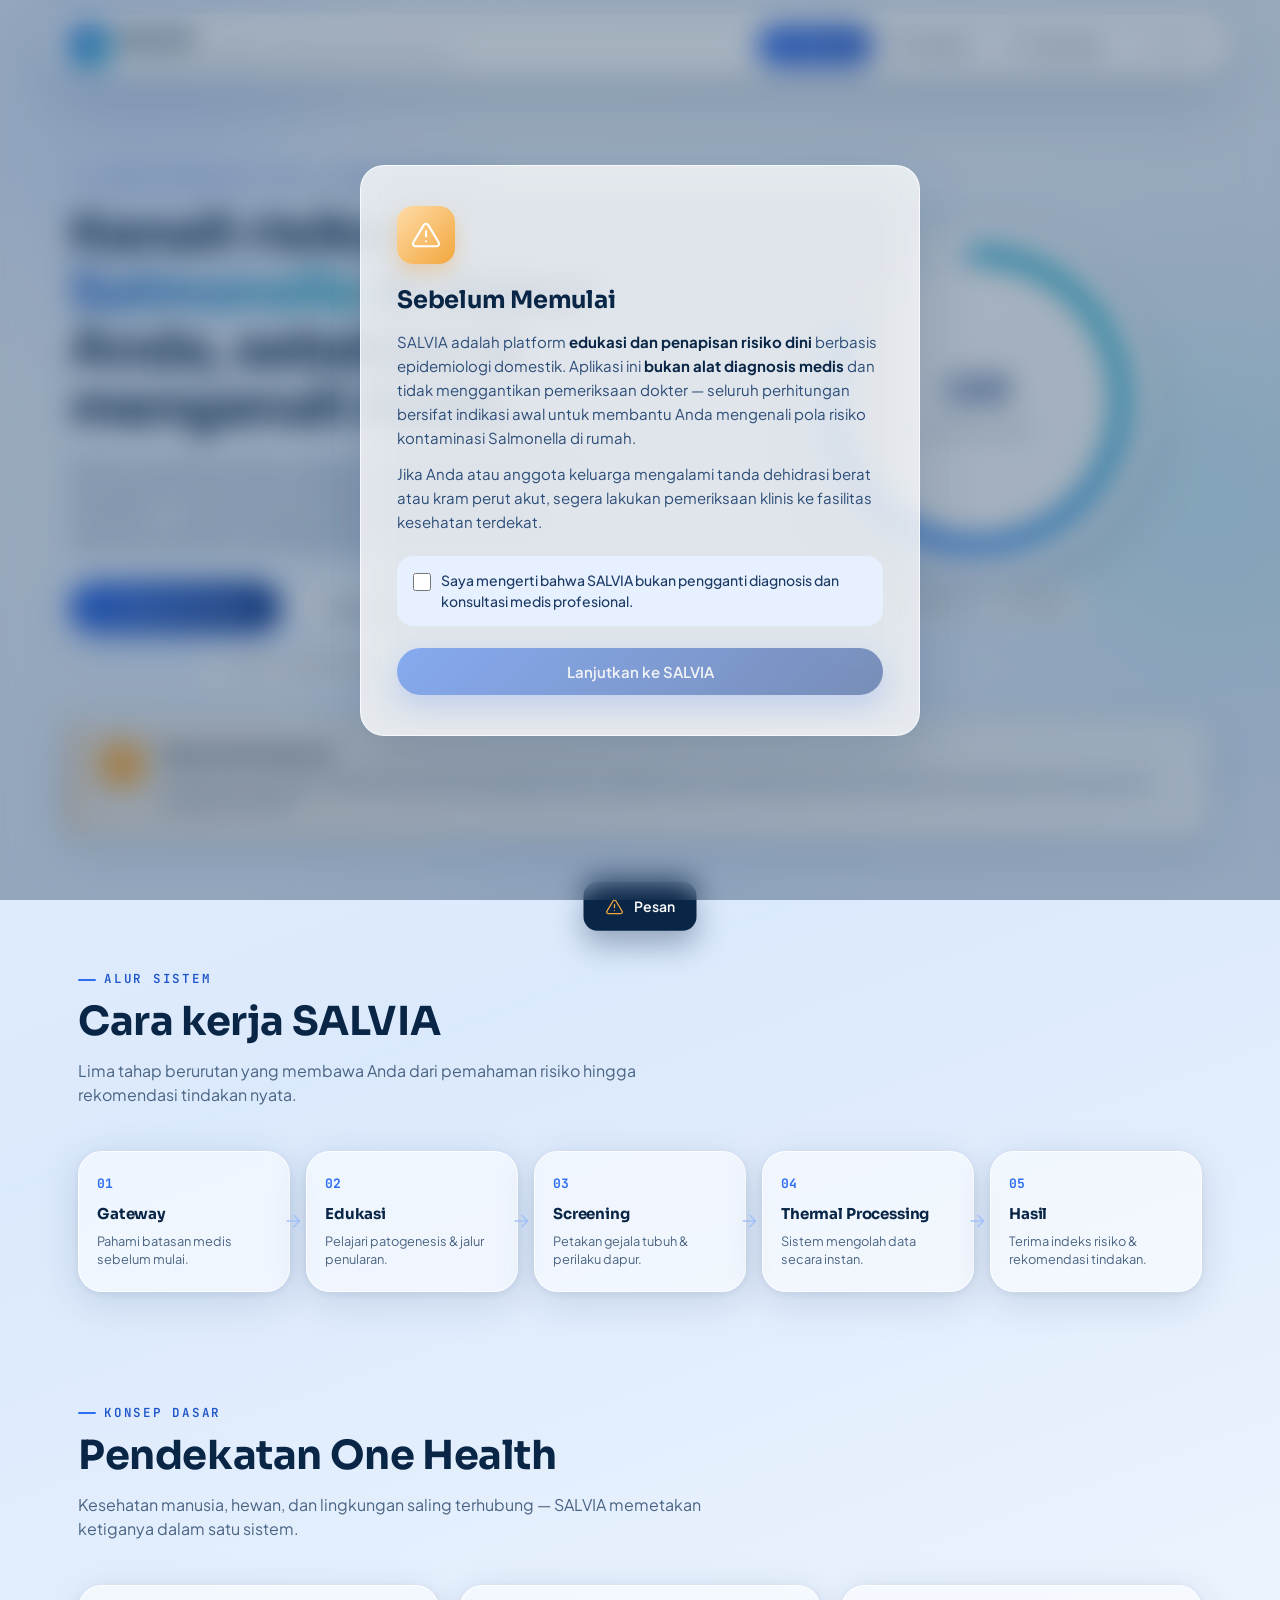
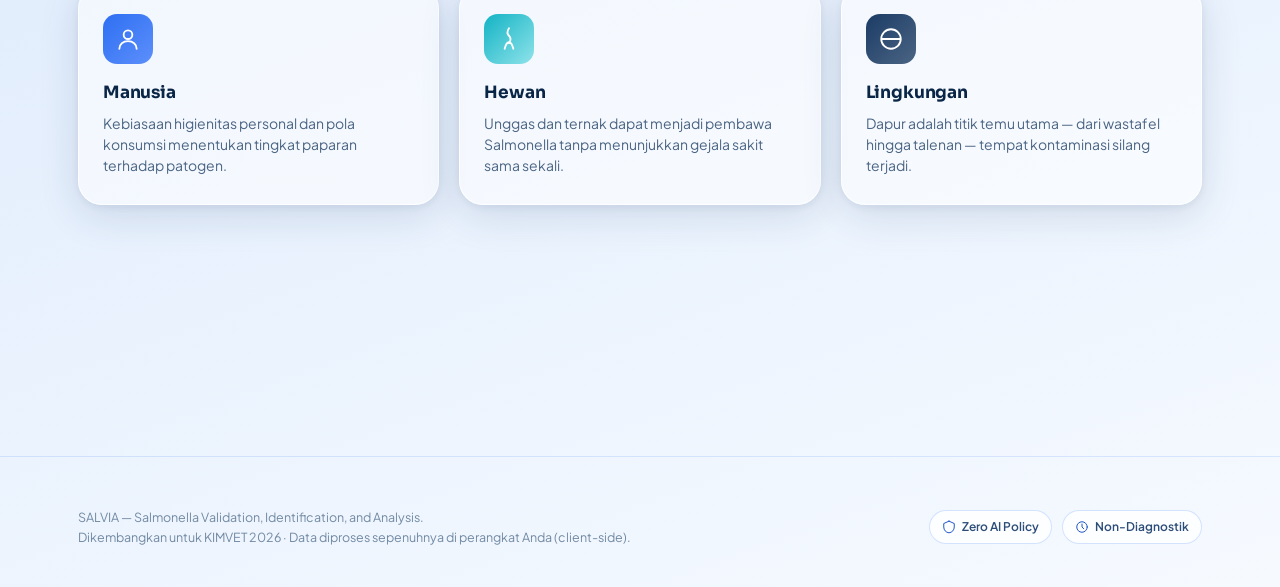
==== commit 25e9a0f3: "Update index.html" ====
--- a/index.html
+++ b/index.html
@@ -54,44 +54,35 @@
   <div class="container hero">
     <div class="hero-grid">
       <div>
-<div class="hero-ring glass-strong" style="border-radius:50%; overflow:hidden;">
-            <!-- ILUSTRASI SALMONELLA SVG -->
-            <svg class="salmo-anim" viewBox="0 0 200 200" style="position:absolute; width:100%; height:100%;">
-              <defs>
-                <!-- Gradient warna biru ke cyan sama persis dengan aslinya -->
-                <linearGradient id="salmoGrad" x1="0" y1="0" x2="1" y2="1">
-                  <stop offset="0%" stop-color="#2e6ff2"/>
-                  <stop offset="100%" stop-color="#12b3c4"/>
-                </linearGradient>
-                <!-- Efek cahaya (Glow) di belakang bakteri -->
-                <filter id="glow" x="-20%" y="-20%" width="140%" height="140%">
-                  <feGaussianBlur stdDeviation="6" result="blur" />
-                  <feComposite in="SourceGraphic" in2="blur" operator="over" />
-                </filter>
-              </defs>
-              
-              <!-- Grup Bakteri dengan rotasi sedikit miring -->
-              <g transform="translate(100, 100) rotate(-20) translate(-100, -100)" filter="url(#glow)">
-                
-                <!-- Flagela (Rambut/Ekor Bakteri) -->
-                <path d="M45,85 C15,70 15,110 -15,95" fill="none" stroke="url(#salmoGrad)" stroke-width="4" stroke-linecap="round" opacity="0.6"/>
-                <path d="M45,115 C15,130 15,90 -15,105" fill="none" stroke="url(#salmoGrad)" stroke-width="4" stroke-linecap="round" opacity="0.6"/>
-                <path d="M155,85 C185,70 185,110 215,95" fill="none" stroke="url(#salmoGrad)" stroke-width="4" stroke-linecap="round" opacity="0.6"/>
-                <path d="M155,115 C185,130 185,90 215,105" fill="none" stroke="url(#salmoGrad)" stroke-width="4" stroke-linecap="round" opacity="0.6"/>
-                <path d="M80,75 C70,40 100,30 90,0" fill="none" stroke="url(#salmoGrad)" stroke-width="4" stroke-linecap="round" opacity="0.6"/>
-                <path d="M120,125 C130,160 100,170 110,200" fill="none" stroke="url(#salmoGrad)" stroke-width="4" stroke-linecap="round" opacity="0.6"/>
-                
-                <!-- Kapsul Tubuh Utama Salmonella (Berbentuk Kapsul/Batang) -->
-                <rect x="40" y="70" width="120" height="60" rx="30" fill="url(#salmoGrad)"/>
-                
-                <!-- Efek Cahaya / Refleksi Kaca pada Bakteri -->
-                <path d="M55,82 Q100,75 145,82" fill="none" stroke="#ffffff" stroke-width="4" stroke-linecap="round" opacity="0.3"/>
-                <circle cx="125" cy="100" r="3" fill="#ffffff" opacity="0.4"/>
-                <circle cx="75" cy="100" r="5" fill="#ffffff" opacity="0.4"/>
-              </g>
-            </svg>
+        <div class="eyebrow">Sistem Penapisan Risiko Zoonosis Domestik</div>
+        <h1>Kenali risiko <span class="accent">Salmonella</span> di dapur Anda, sebelum ia mengenali Anda.</h1>
+        <p class="lead">SALVIA memadukan edukasi patogenesis, pemetaan perilaku dapur, dan gejala klinis dalam satu alur penapisan berbasis logika kondisional — tanpa kecerdasan buatan, tanpa data tersimpan, sepenuhnya diproses di perangkat Anda.</p>
+        <div class="hero-actions">
+          <button class="btn btn-primary" onclick="switchView('edukasi')"><svg class="icon" viewBox="0 0 24 24" style="stroke:#fff"><path d="M5 12h14M13 5l7 7-7 7"/></svg>Mulai dari Edukasi</button>
+          <button class="btn btn-ghost" onclick="switchView('screening')">Langsung ke Screening</button>
+        </div>
+        <div class="mini-badges">
+          <div class="mini-badge"><svg class="icon" viewBox="0 0 24 24"><path d="M12 2 3 6v6c0 5.2 3.6 9.4 9 10 5.4-.6 9-4.8 9-10V6l-9-4Z"/></svg>Zero AI · Logika Hardcoded</div>
+          <div class="mini-badge"><svg class="icon" viewBox="0 0 24 24"><rect x="3" y="11" width="18" height="10" rx="2"/><path d="M7 11V7a5 5 0 0 1 10 0v4"/></svg>Data Tidak Disimpan</div>
+        </div>
+      </div>
+      <div class="hero-visual">
+        <div class="hero-ring glass-strong" style="border-radius:50%;">
+          <svg viewBox="0 0 200 200" style="position:absolute; width:100%; height:100%; transform:rotate(-90deg);">
+            <circle cx="100" cy="100" r="86" fill="none" stroke="var(--blue-100)" stroke-width="10"/>
+            <circle cx="100" cy="100" r="86" fill="none" stroke="url(#heroGrad)" stroke-width="10" stroke-linecap="round" stroke-dasharray="540" stroke-dashoffset="95"/>
+            <defs><linearGradient id="heroGrad" x1="0" y1="0" x2="1" y2="1"><stop offset="0%" stop-color="#2e6ff2"/><stop offset="100%" stop-color="#12b3c4"/></linearGradient></defs>
+          </svg>
+          <div class="hero-ring-stat">
+            <div class="num">100</div>
+            <div class="lbl">Skor Maksimal</div>
           </div>
         </div>
+        <div class="mini-badges">
+          <div class="mini-badge"><svg class="icon" viewBox="0 0 24 24"><path d="M12 2v20M2 12h20"/></svg>10 Gejala</div>
+          <div class="mini-badge"><svg class="icon" viewBox="0 0 24 24"><path d="M12 2v20M2 12h20"/></svg>10 Perilaku</div>
+        </div>
+      </div>
     </div>
 
     <div class="disclaimer-banner glass reveal">
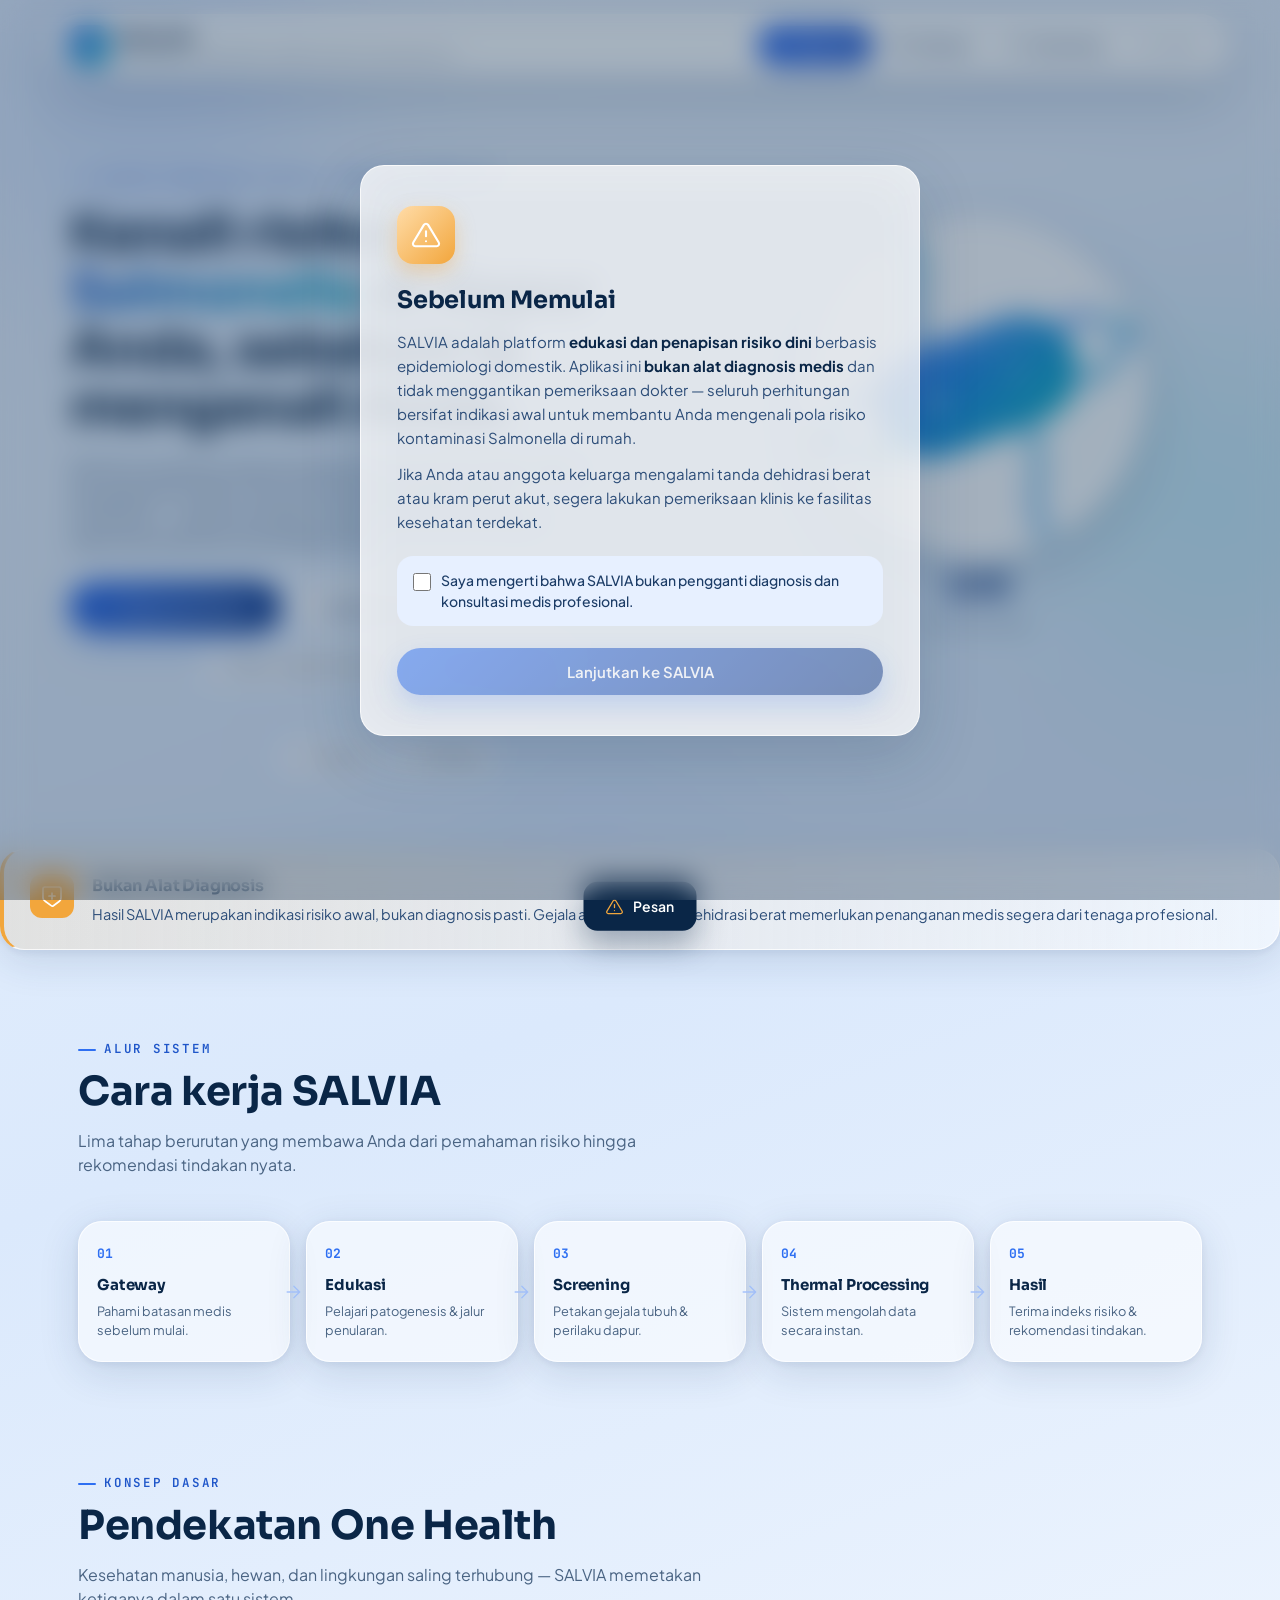
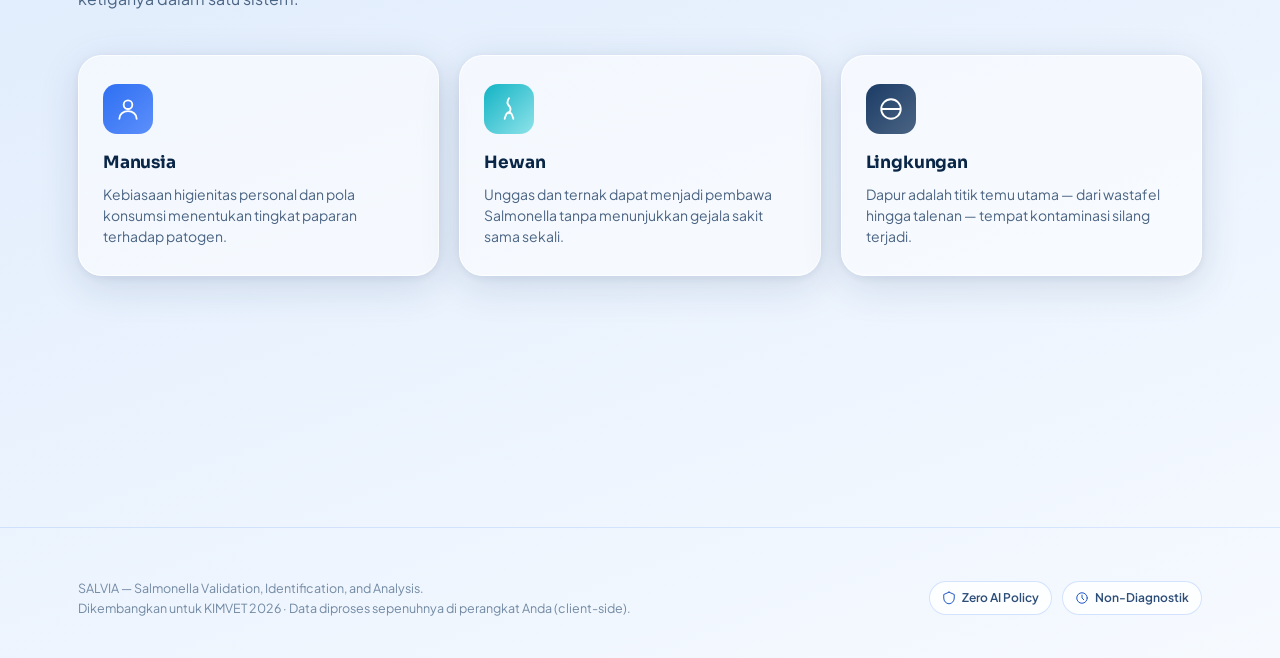
==== commit b9fcc5a3: "edit the item" ====
--- a/index.html
+++ b/index.html
@@ -67,12 +67,43 @@
         </div>
       </div>
       <div class="hero-visual">
-        <div class="hero-ring glass-strong" style="border-radius:50%;">
-          <svg viewBox="0 0 200 200" style="position:absolute; width:100%; height:100%; transform:rotate(-90deg);">
-            <circle cx="100" cy="100" r="86" fill="none" stroke="var(--blue-100)" stroke-width="10"/>
-            <circle cx="100" cy="100" r="86" fill="none" stroke="url(#heroGrad)" stroke-width="10" stroke-linecap="round" stroke-dasharray="540" stroke-dashoffset="95"/>
-            <defs><linearGradient id="heroGrad" x1="0" y1="0" x2="1" y2="1"><stop offset="0%" stop-color="#2e6ff2"/><stop offset="100%" stop-color="#12b3c4"/></linearGradient></defs>
-          </svg>
+       <div class="hero-ring glass-strong" style="border-radius:50%; overflow:hidden;">
+            <!-- ILUSTRASI SALMONELLA SVG -->
+            <svg class="salmo-anim" viewBox="0 0 200 200" style="position:absolute; width:100%; height:100%;">
+              <defs>
+                <!-- Gradient warna biru ke cyan sama persis dengan aslinya -->
+                <linearGradient id="salmoGrad" x1="0" y1="0" x2="1" y2="1">
+                  <stop offset="0%" stop-color="#2e6ff2"/>
+                  <stop offset="100%" stop-color="#12b3c4"/>
+                </linearGradient>
+                <!-- Efek cahaya (Glow) di belakang bakteri -->
+                <filter id="glow" x="-20%" y="-20%" width="140%" height="140%">
+                  <feGaussianBlur stdDeviation="6" result="blur" />
+                  <feComposite in="SourceGraphic" in2="blur" operator="over" />
+                </filter>
+              </defs>
+              
+              <!-- Grup Bakteri dengan rotasi sedikit miring -->
+              <g transform="translate(100, 100) rotate(-20) translate(-100, -100)" filter="url(#glow)">
+                
+                <!-- Flagela (Rambut/Ekor Bakteri) -->
+                <path d="M45,85 C15,70 15,110 -15,95" fill="none" stroke="url(#salmoGrad)" stroke-width="4" stroke-linecap="round" opacity="0.6"/>
+                <path d="M45,115 C15,130 15,90 -15,105" fill="none" stroke="url(#salmoGrad)" stroke-width="4" stroke-linecap="round" opacity="0.6"/>
+                <path d="M155,85 C185,70 185,110 215,95" fill="none" stroke="url(#salmoGrad)" stroke-width="4" stroke-linecap="round" opacity="0.6"/>
+                <path d="M155,115 C185,130 185,90 215,105" fill="none" stroke="url(#salmoGrad)" stroke-width="4" stroke-linecap="round" opacity="0.6"/>
+                <path d="M80,75 C70,40 100,30 90,0" fill="none" stroke="url(#salmoGrad)" stroke-width="4" stroke-linecap="round" opacity="0.6"/>
+                <path d="M120,125 C130,160 100,170 110,200" fill="none" stroke="url(#salmoGrad)" stroke-width="4" stroke-linecap="round" opacity="0.6"/>
+                
+                <!-- Kapsul Tubuh Utama Salmonella (Berbentuk Kapsul/Batang) -->
+                <rect x="40" y="70" width="120" height="60" rx="30" fill="url(#salmoGrad)"/>
+                
+                <!-- Efek Cahaya / Refleksi Kaca pada Bakteri -->
+                <path d="M55,82 Q100,75 145,82" fill="none" stroke="#ffffff" stroke-width="4" stroke-linecap="round" opacity="0.3"/>
+                <circle cx="125" cy="100" r="3" fill="#ffffff" opacity="0.4"/>
+                <circle cx="75" cy="100" r="5" fill="#ffffff" opacity="0.4"/>
+              </g>
+            </svg>
+          </div>
           <div class="hero-ring-stat">
             <div class="num">100</div>
             <div class="lbl">Skor Maksimal</div>
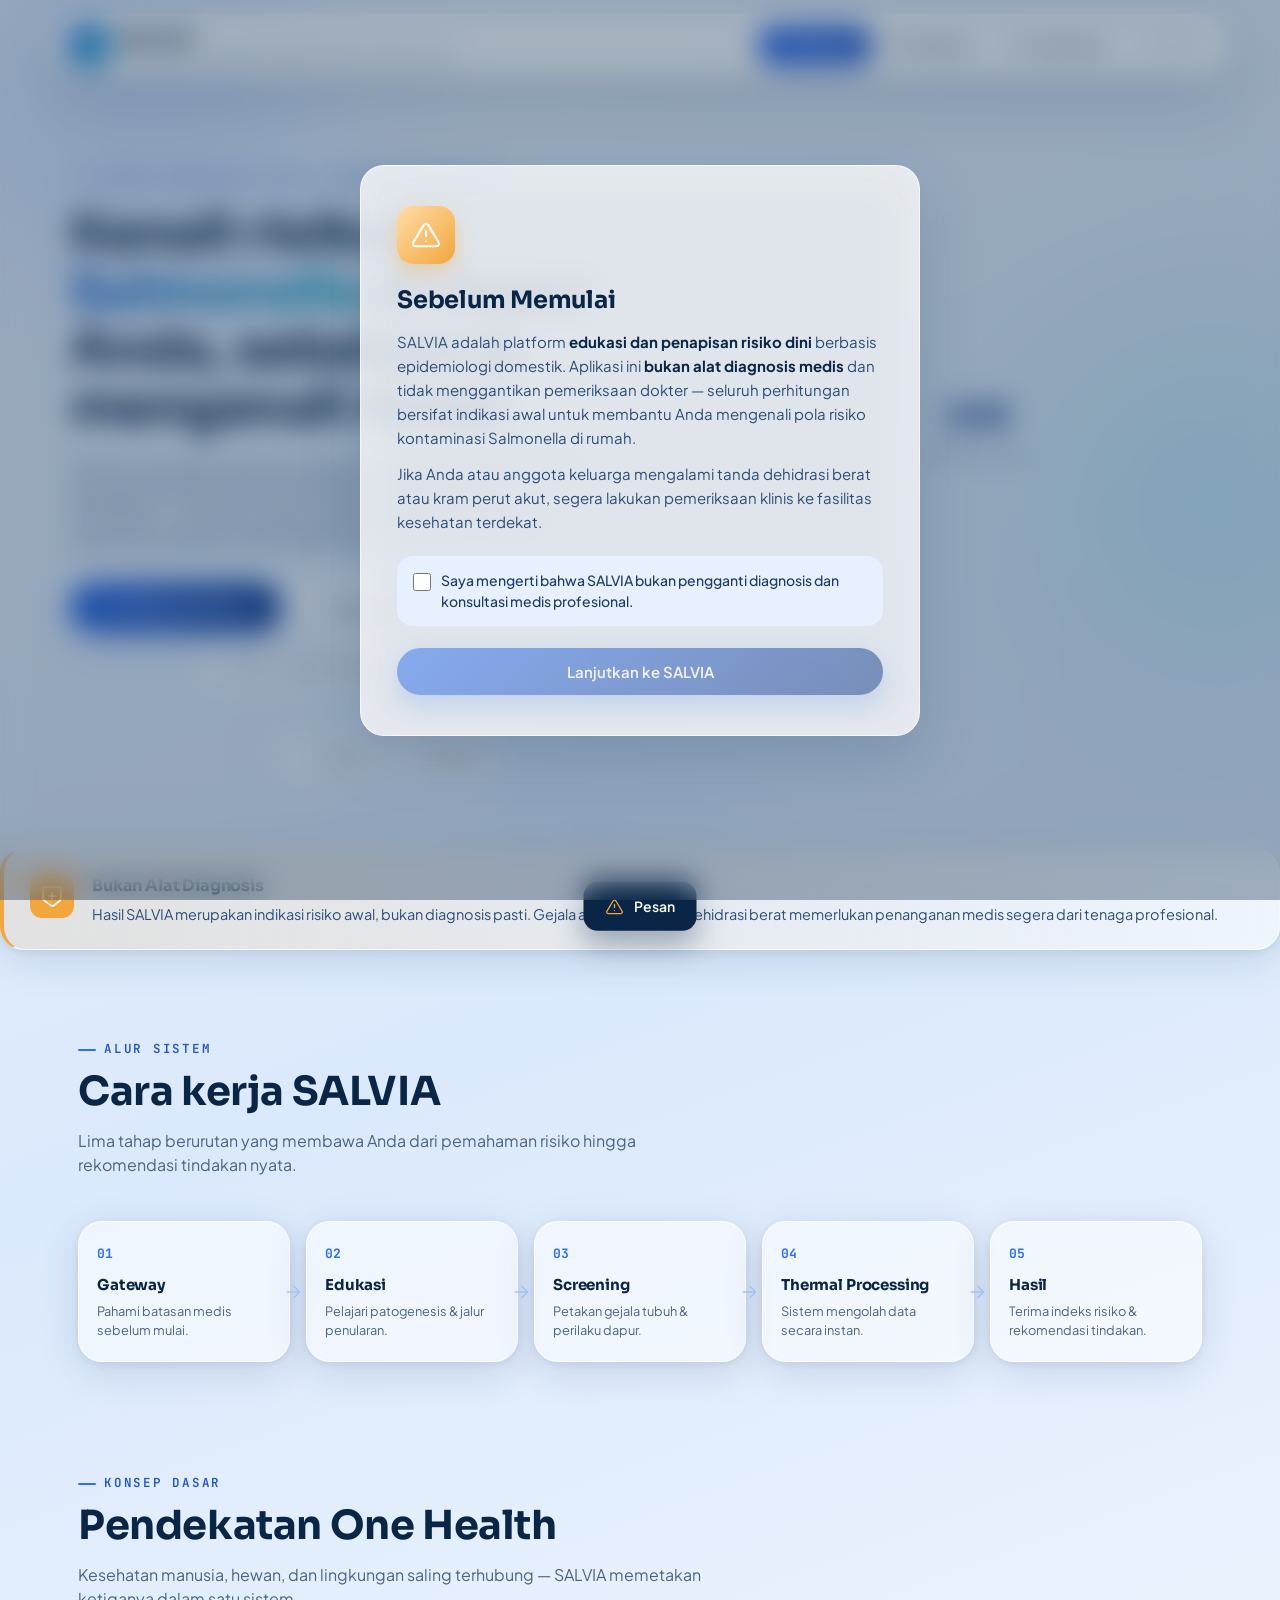
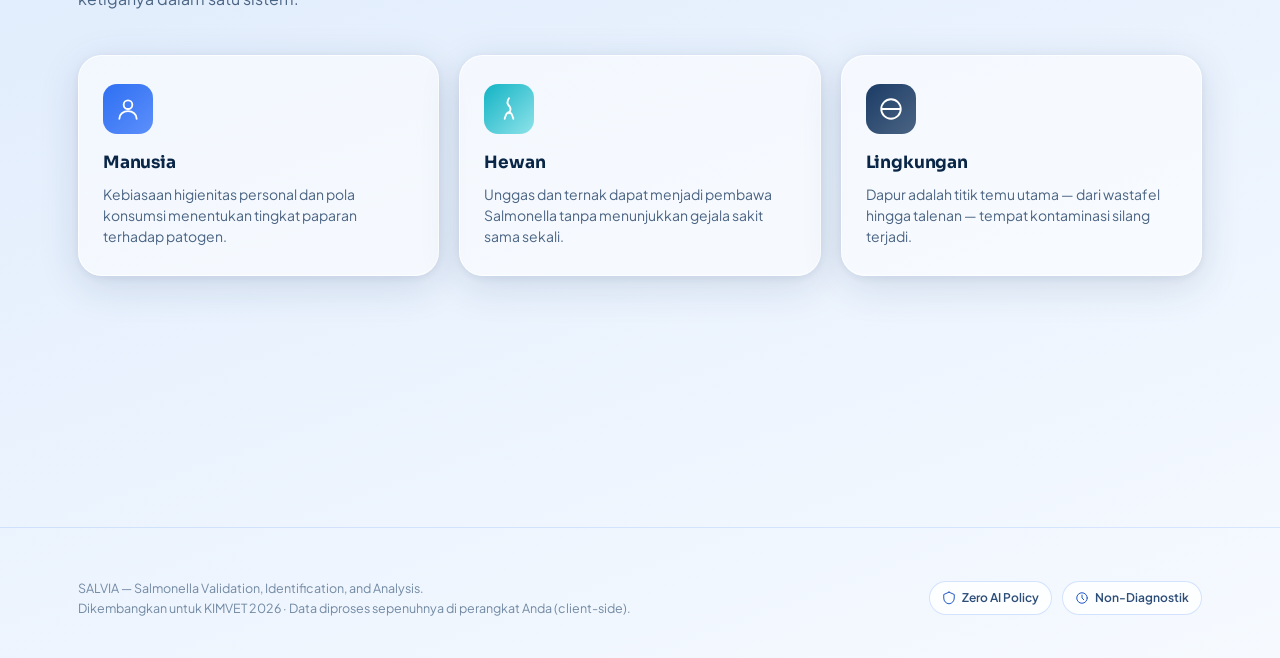
==== commit 7d5d7032: "Remove Salmonella SVG illustration from index.html Removed SVG illustration of Salmonella from the h" ====
--- a/index.html
+++ b/index.html
@@ -67,43 +67,7 @@
         </div>
       </div>
       <div class="hero-visual">
-       <div class="hero-ring glass-strong" style="border-radius:50%; overflow:hidden;">
-            <!-- ILUSTRASI SALMONELLA SVG -->
-            <svg class="salmo-anim" viewBox="0 0 200 200" style="position:absolute; width:100%; height:100%;">
-              <defs>
-                <!-- Gradient warna biru ke cyan sama persis dengan aslinya -->
-                <linearGradient id="salmoGrad" x1="0" y1="0" x2="1" y2="1">
-                  <stop offset="0%" stop-color="#2e6ff2"/>
-                  <stop offset="100%" stop-color="#12b3c4"/>
-                </linearGradient>
-                <!-- Efek cahaya (Glow) di belakang bakteri -->
-                <filter id="glow" x="-20%" y="-20%" width="140%" height="140%">
-                  <feGaussianBlur stdDeviation="6" result="blur" />
-                  <feComposite in="SourceGraphic" in2="blur" operator="over" />
-                </filter>
-              </defs>
-              
-              <!-- Grup Bakteri dengan rotasi sedikit miring -->
-              <g transform="translate(100, 100) rotate(-20) translate(-100, -100)" filter="url(#glow)">
-                
-                <!-- Flagela (Rambut/Ekor Bakteri) -->
-                <path d="M45,85 C15,70 15,110 -15,95" fill="none" stroke="url(#salmoGrad)" stroke-width="4" stroke-linecap="round" opacity="0.6"/>
-                <path d="M45,115 C15,130 15,90 -15,105" fill="none" stroke="url(#salmoGrad)" stroke-width="4" stroke-linecap="round" opacity="0.6"/>
-                <path d="M155,85 C185,70 185,110 215,95" fill="none" stroke="url(#salmoGrad)" stroke-width="4" stroke-linecap="round" opacity="0.6"/>
-                <path d="M155,115 C185,130 185,90 215,105" fill="none" stroke="url(#salmoGrad)" stroke-width="4" stroke-linecap="round" opacity="0.6"/>
-                <path d="M80,75 C70,40 100,30 90,0" fill="none" stroke="url(#salmoGrad)" stroke-width="4" stroke-linecap="round" opacity="0.6"/>
-                <path d="M120,125 C130,160 100,170 110,200" fill="none" stroke="url(#salmoGrad)" stroke-width="4" stroke-linecap="round" opacity="0.6"/>
-                
-                <!-- Kapsul Tubuh Utama Salmonella (Berbentuk Kapsul/Batang) -->
-                <rect x="40" y="70" width="120" height="60" rx="30" fill="url(#salmoGrad)"/>
-                
-                <!-- Efek Cahaya / Refleksi Kaca pada Bakteri -->
-                <path d="M55,82 Q100,75 145,82" fill="none" stroke="#ffffff" stroke-width="4" stroke-linecap="round" opacity="0.3"/>
-                <circle cx="125" cy="100" r="3" fill="#ffffff" opacity="0.4"/>
-                <circle cx="75" cy="100" r="5" fill="#ffffff" opacity="0.4"/>
-              </g>
-            </svg>
-          </div>
+    
           <div class="hero-ring-stat">
             <div class="num">100</div>
             <div class="lbl">Skor Maksimal</div>
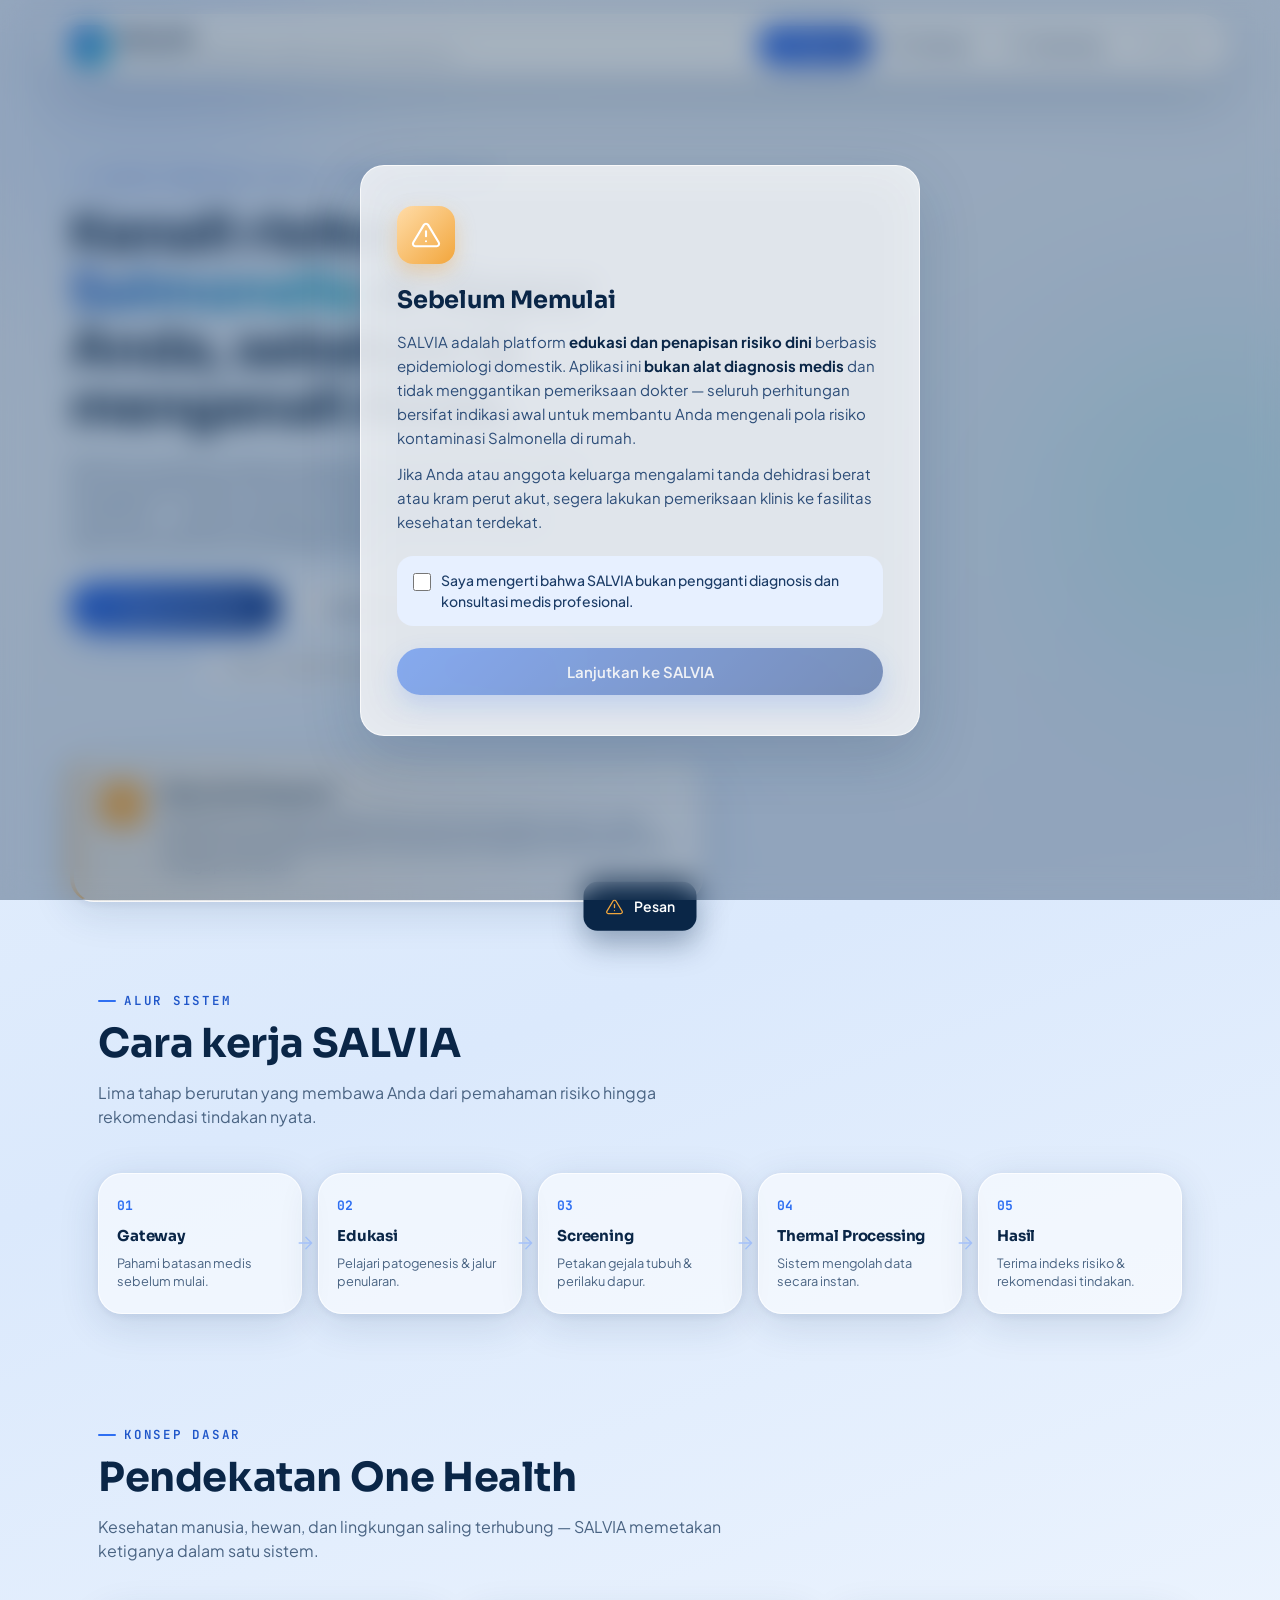
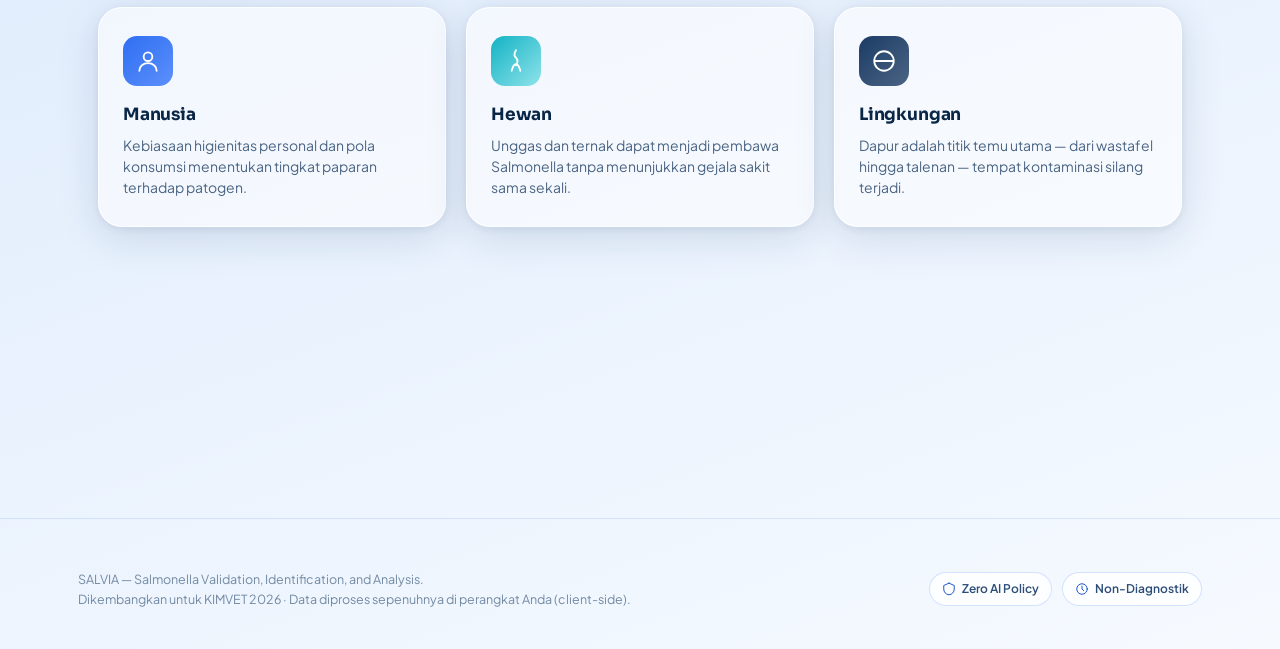
==== commit b11a21e0: "Remove hero statistics and mini badges Removed hero statistics and mini badges from the visual secti" ====
--- a/index.html
+++ b/index.html
@@ -68,16 +68,7 @@
       </div>
       <div class="hero-visual">
     
-          <div class="hero-ring-stat">
-            <div class="num">100</div>
-            <div class="lbl">Skor Maksimal</div>
-          </div>
-        </div>
-        <div class="mini-badges">
-          <div class="mini-badge"><svg class="icon" viewBox="0 0 24 24"><path d="M12 2v20M2 12h20"/></svg>10 Gejala</div>
-          <div class="mini-badge"><svg class="icon" viewBox="0 0 24 24"><path d="M12 2v20M2 12h20"/></svg>10 Perilaku</div>
-        </div>
-      </div>
+
     </div>
 
     <div class="disclaimer-banner glass reveal">
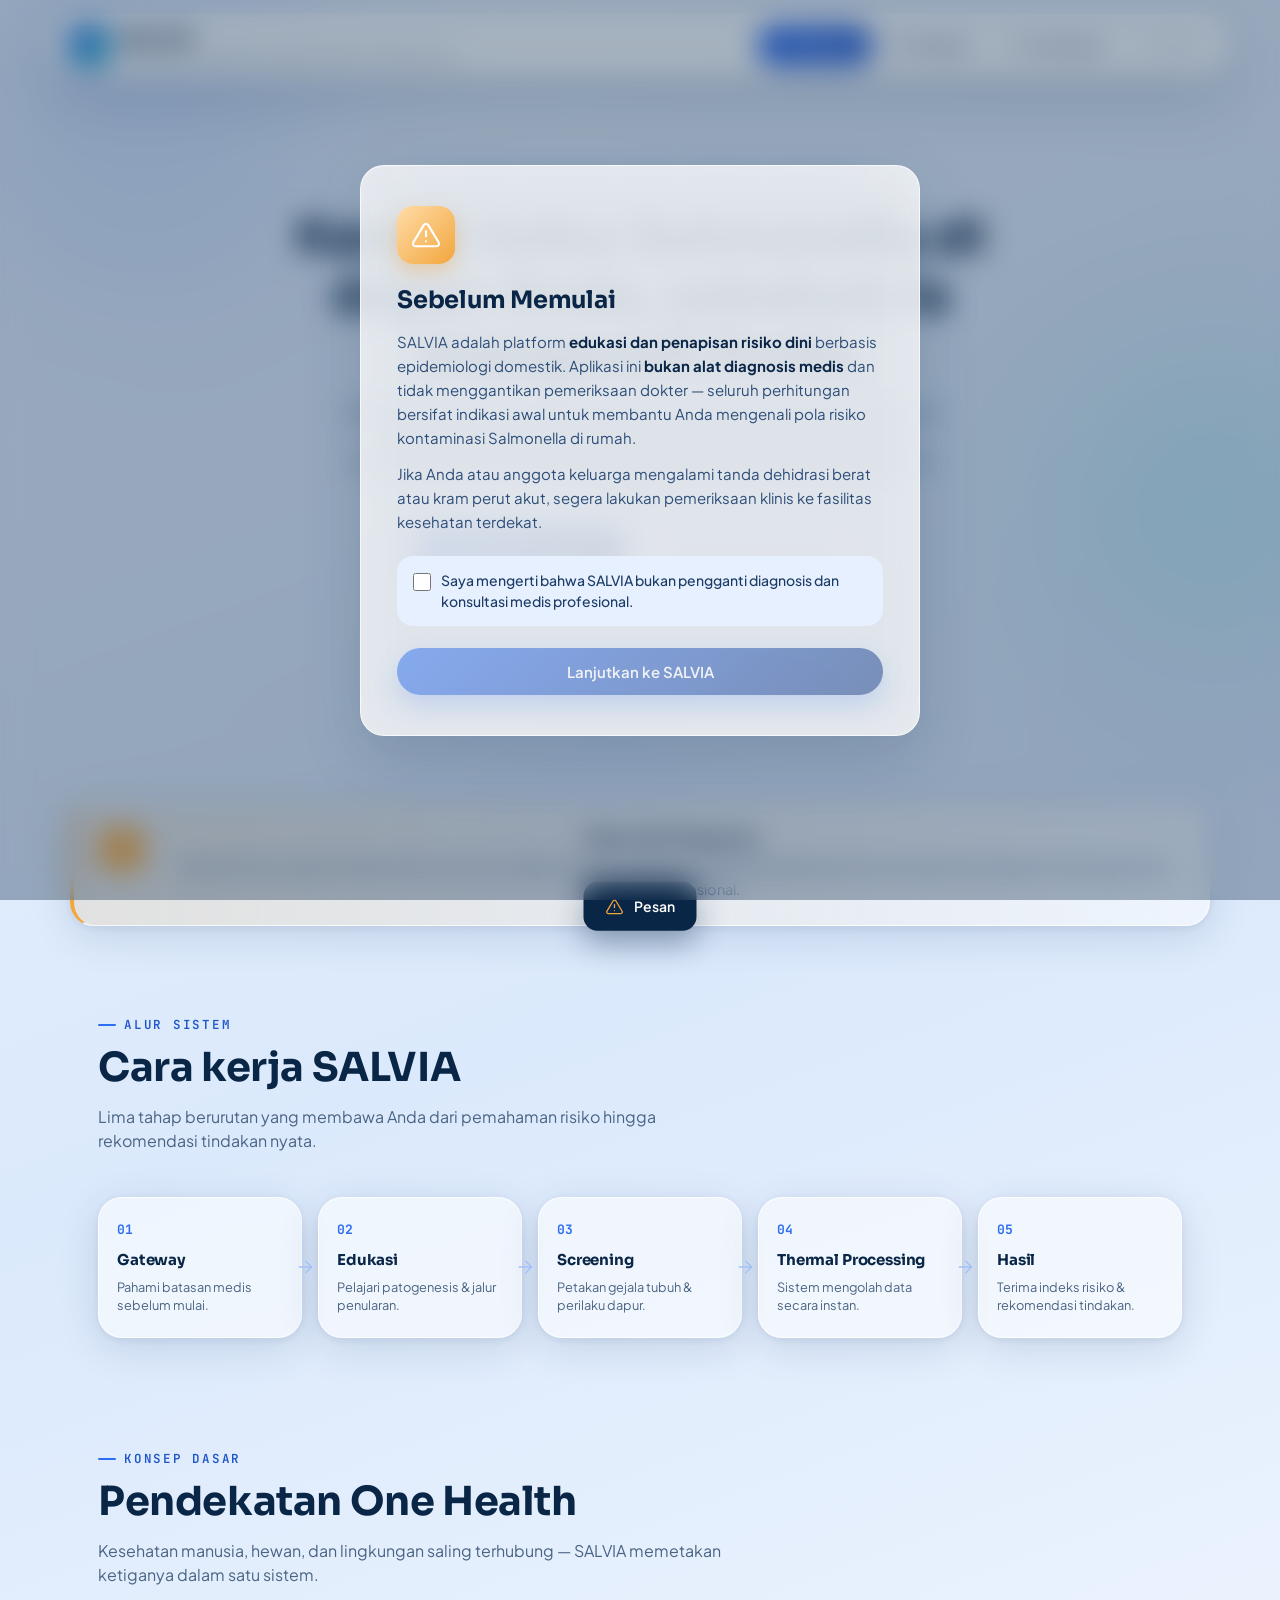
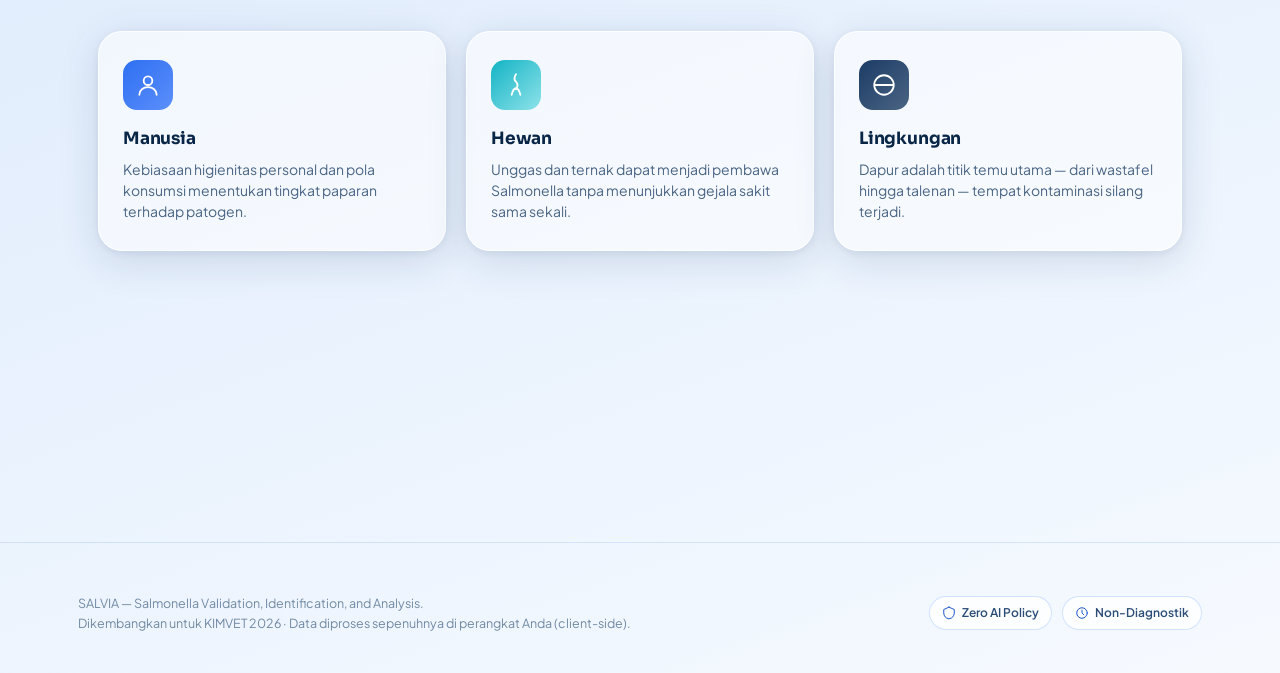
==== commit 086bcccd: "Center align eyebrow text and update span class" ====
--- a/index.html
+++ b/index.html
@@ -54,8 +54,8 @@
   <div class="container hero">
     <div class="hero-grid">
       <div>
-        <div class="eyebrow">Sistem Penapisan Risiko Zoonosis Domestik</div>
-        <h1>Kenali risiko <span class="accent">Salmonella</span> di dapur Anda, sebelum ia mengenali Anda.</h1>
+       <div class="eyebrow" style="justify-content: center; margin: 0 auto 20px auto;">Sistem Penapisan Risiko Zoonosis Domestik</div>
+        <h1>Kenali risiko <span class="text-gradient">Salmonella</span> di dapur Anda, sebelum ia mengenali Anda.</h1>
         <p class="lead">SALVIA memadukan edukasi patogenesis, pemetaan perilaku dapur, dan gejala klinis dalam satu alur penapisan berbasis logika kondisional — tanpa kecerdasan buatan, tanpa data tersimpan, sepenuhnya diproses di perangkat Anda.</p>
         <div class="hero-actions">
           <button class="btn btn-primary" onclick="switchView('edukasi')"><svg class="icon" viewBox="0 0 24 24" style="stroke:#fff"><path d="M5 12h14M13 5l7 7-7 7"/></svg>Mulai dari Edukasi</button>
--- a/style.css
+++ b/style.css
@@ -180,52 +180,47 @@
 .gateway-foot{font-size:12px; color:var(--ink-400); margin-top:16px; text-align:center;}
 
 /* ============ HERO (BERANDA) ============ */
+/* --- TAMPILAN HERO (Rata Tengah untuk Semua Layar) --- */
 .hero {
     padding: 80px 20px 40px 20px; 
 }
 
 .hero-grid {
     display: grid;
-    grid-template-columns: 1.15fr 0.85fr; 
+    grid-template-columns: 1fr; /* Memaksa jadi 1 kolom penuh di laptop & HP */
     gap: 40px; 
     align-items: center;
-    text-align: left; 
-}
-
+    text-align: center; /* Membuat semua teks rata tengah */
+}
+
+/* Mengatur Judul Utama */
 .hero h1 {
     font-size: clamp(32px, 4.6vw, 52px); 
     line-height: 1.12;
-    margin: 16px 0 18px 0; 
-    max-width: 620px;
-}
-
-.hero h1 .accent{background:linear-gradient(135deg,var(--blue-600),var(--cyan-500)); -webkit-background-clip:text; background-clip:text; color:transparent;}
-
+    margin: 16px auto 18px auto; /* 'auto' kiri-kanan memaksa blok ke tengah */
+    max-width: 760px; /* Sedikit dilebarkan agar judul tidak terlalu cepat turun baris */
+}
+
+/* Mengatur Paragraf Penjelasan */
 .hero p.lead {
-    margin: 0 0 30px 0; 
-    max-width: 520px;
-}
-
+    margin: 0 auto 30px auto; 
+    max-width: 600px;
+}
+
+/* Mengatur Tombol */
 .hero-actions {
     display: flex;
-    justify-content: flex-start; /* Tombol rata kiri */
+    justify-content: center; /* Memaksa deretan tombol ke tengah */
     gap: 14px;
     flex-wrap: wrap;
 }
-@media (max-width: 900px) {
-    .hero-grid {
-        grid-template-columns: 1fr; /* Jadi 1 kolom tumpuk */
-        text-align: center; /* Teks jadi ke tengah biar estetik di layar sempit */
-    }
-    
-    .hero h1, .hero p.lead {
-        margin-left: auto;
-        margin-right: auto;
-    }
-    
-    .hero-actions {
-        justify-content: center; /* Tombol ikut ke tengah */
-    }
+
+/* Mengatur Badge (Zero AI & Data Tidak Disimpan) di bawah tombol */
+.hero-badges, .trust-indicators {
+    display: flex;
+    justify-content: center; /* Memastikan lencana juga rata tengah */
+    gap: 10px;
+    margin-top: 20px;
 }
 
 .hero-visual{position:relative; padding:30px;}
